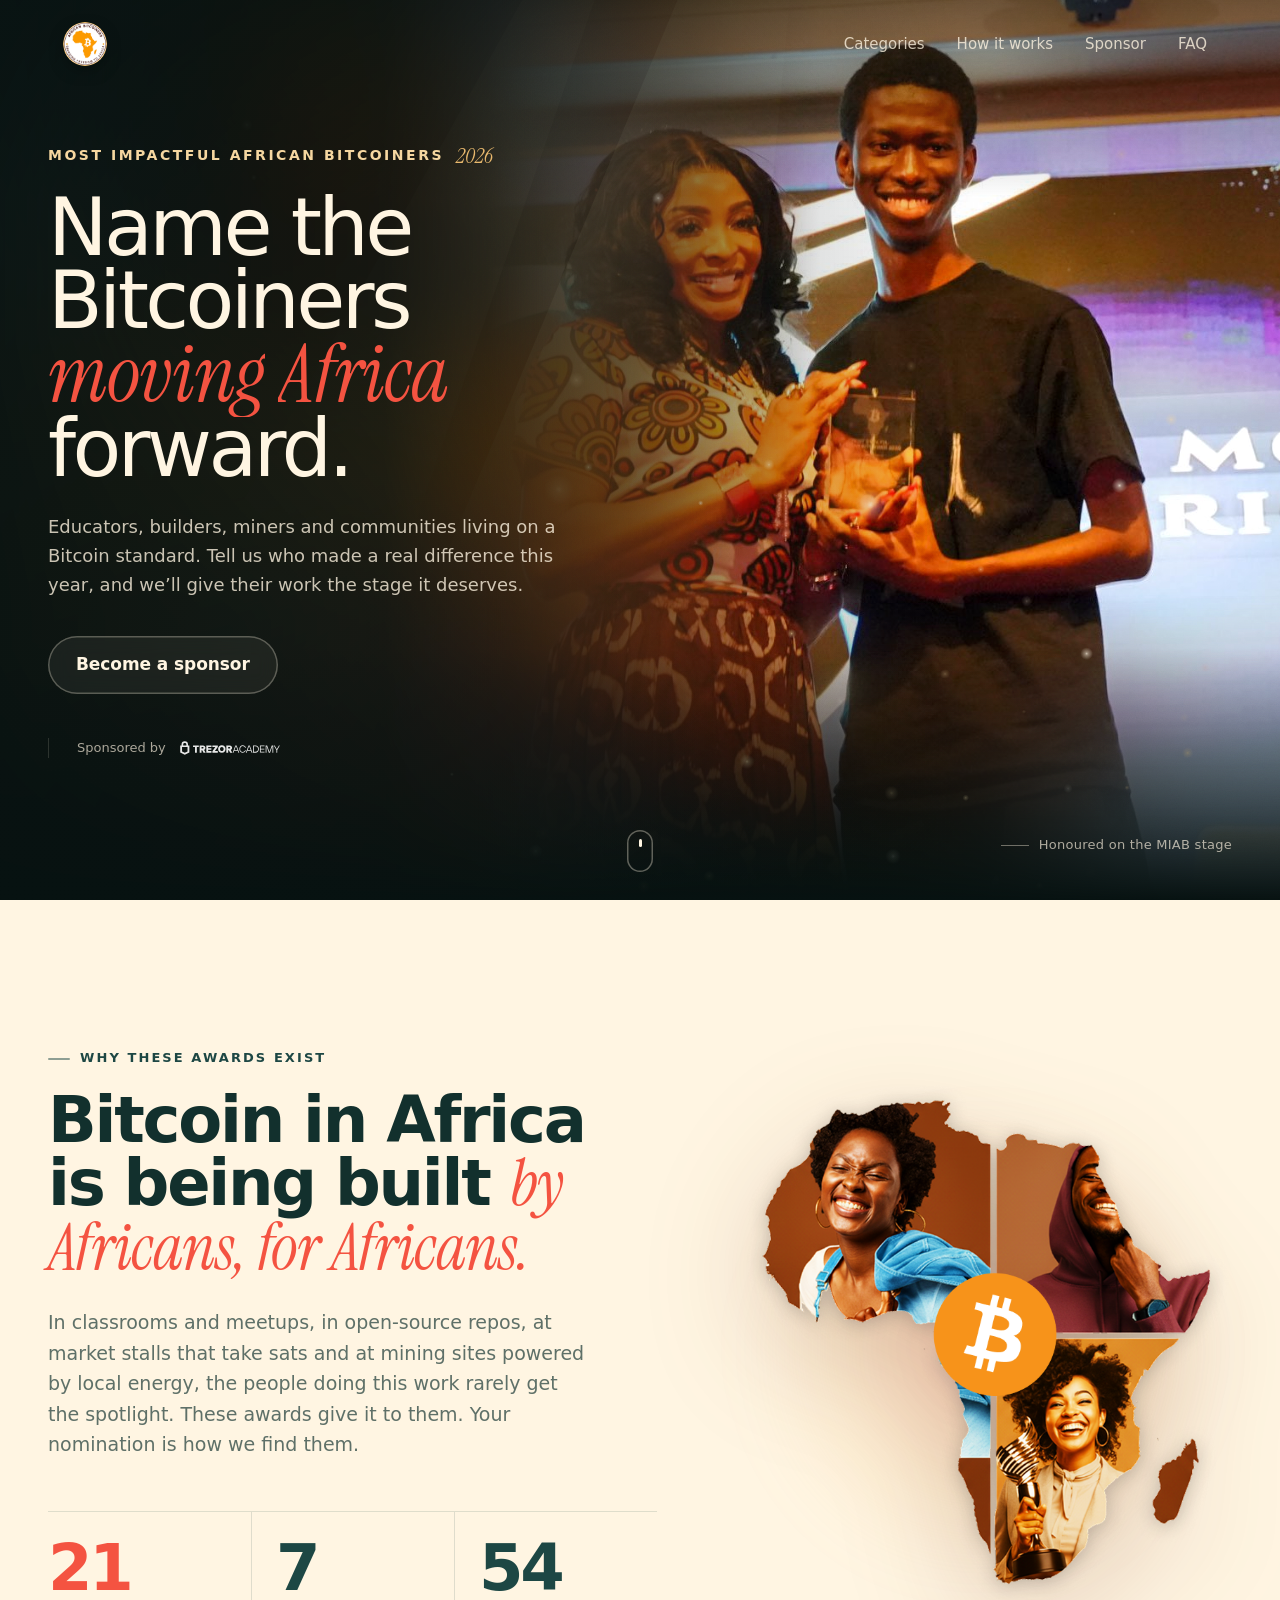
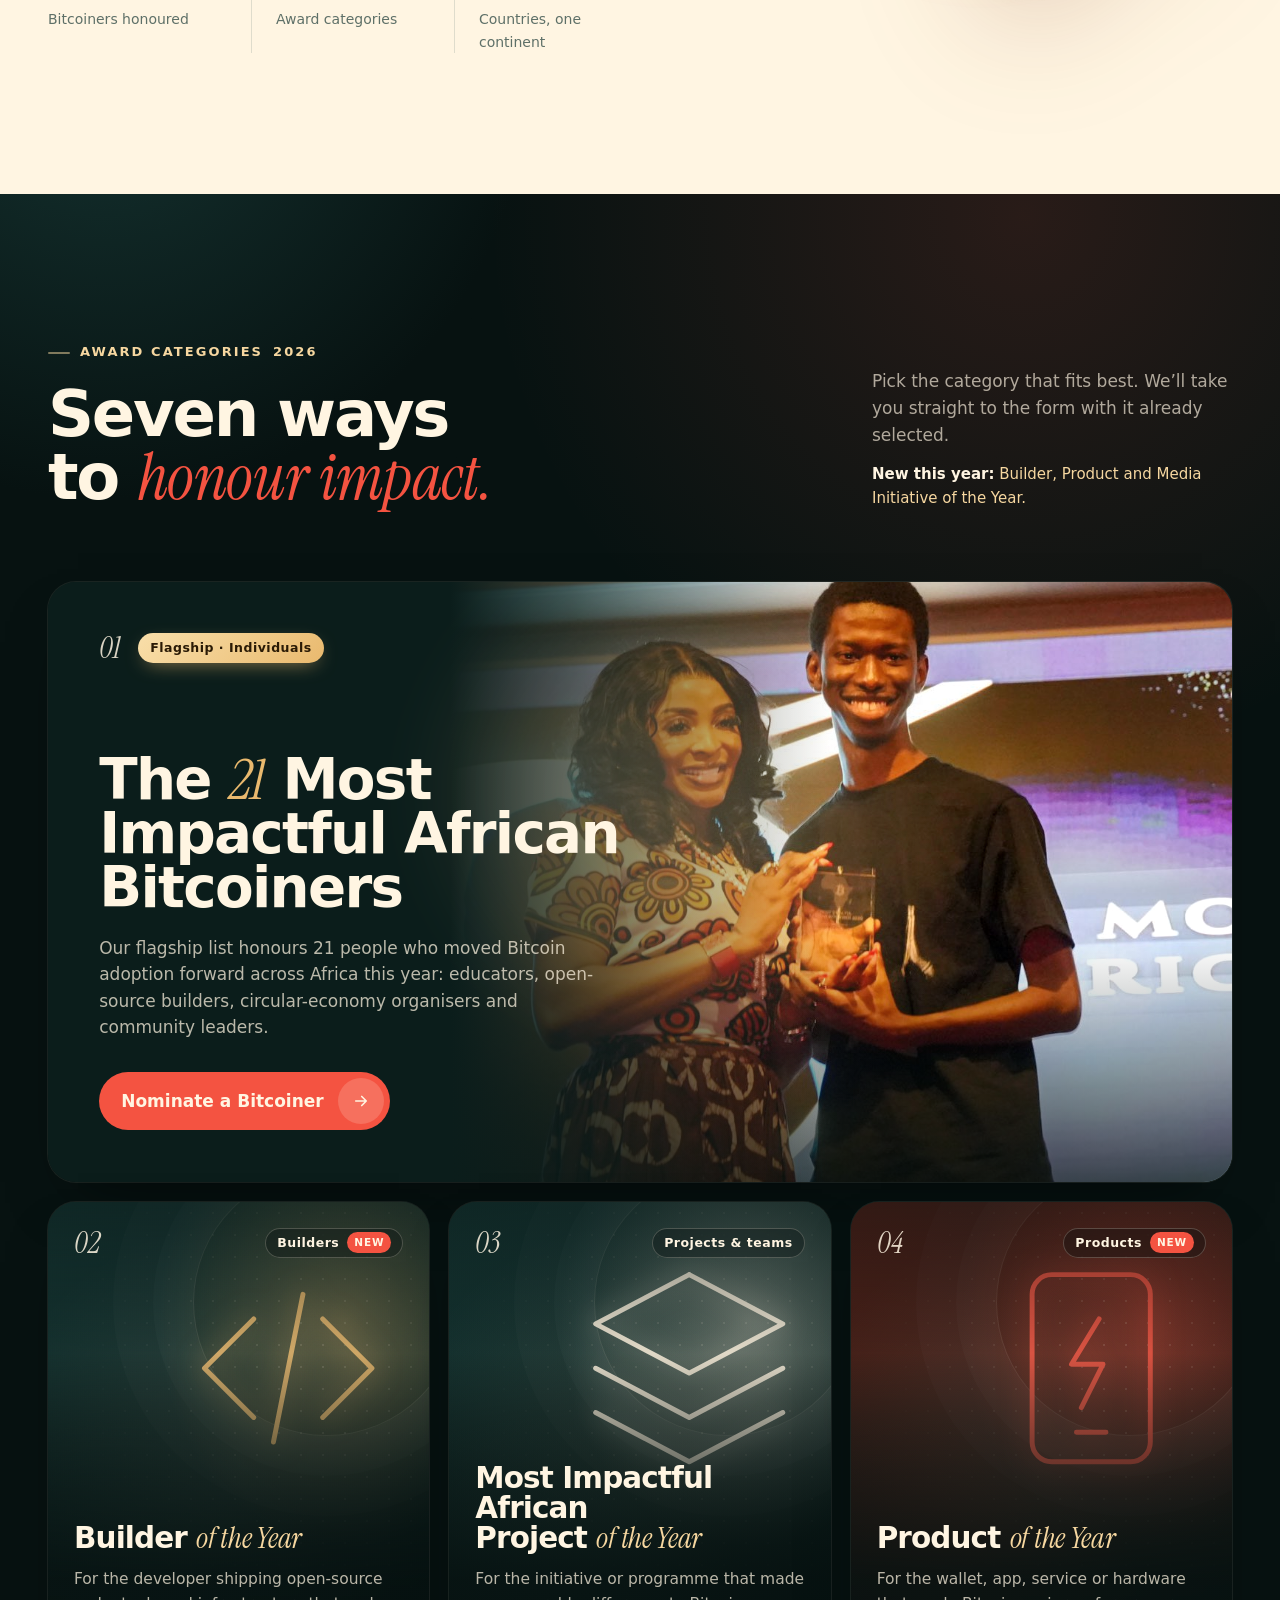
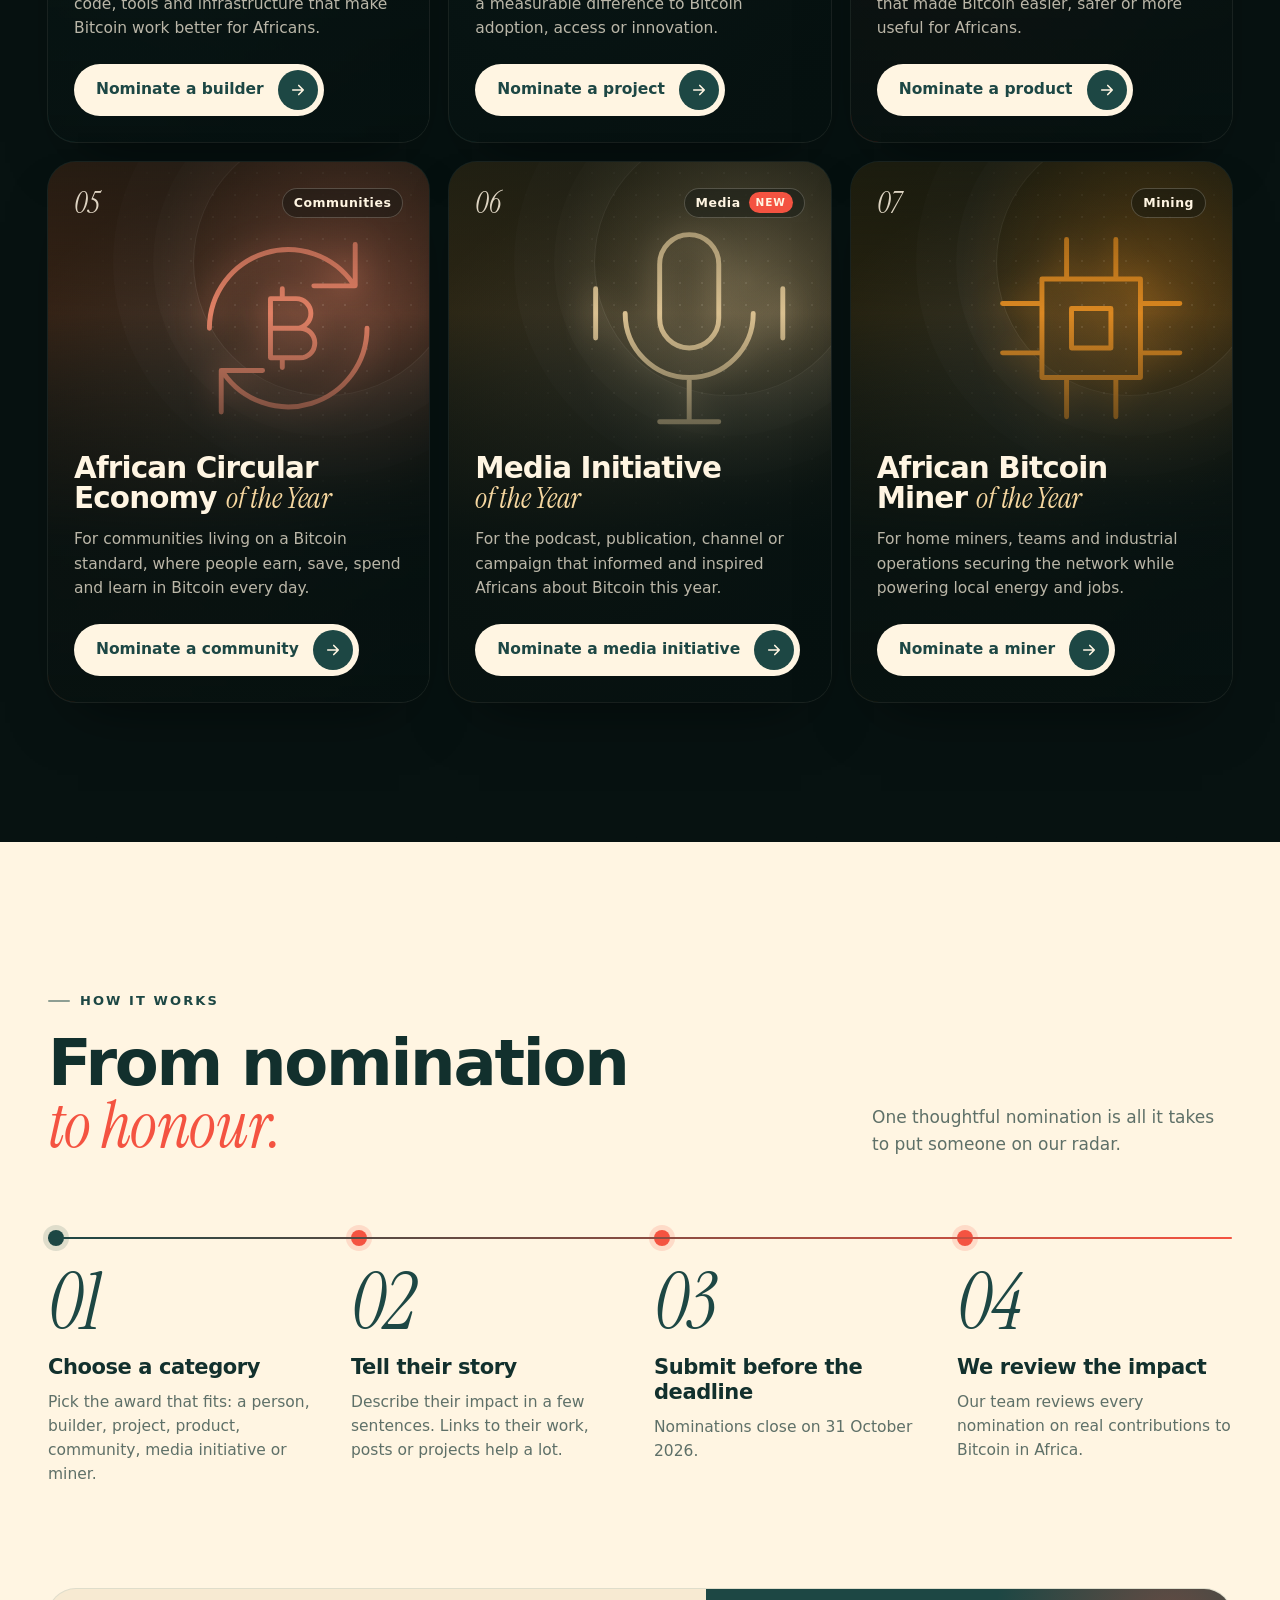
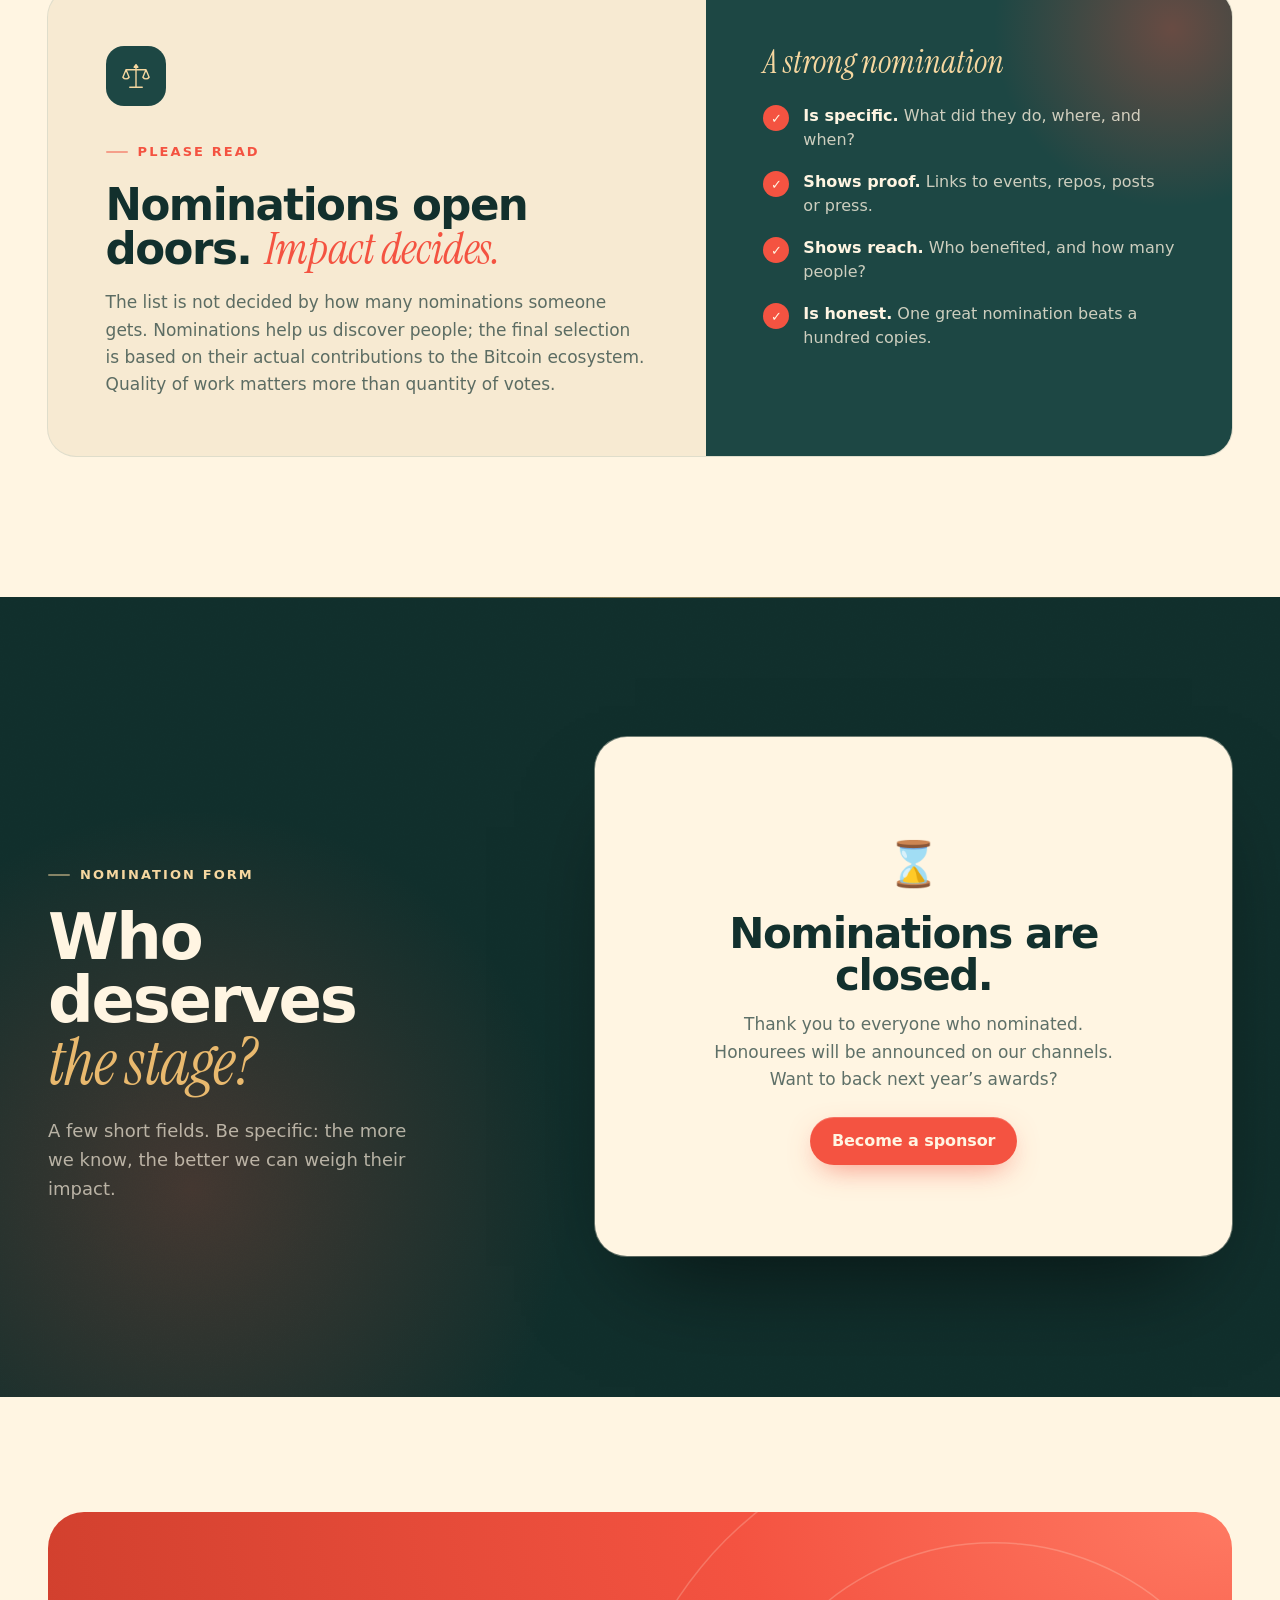
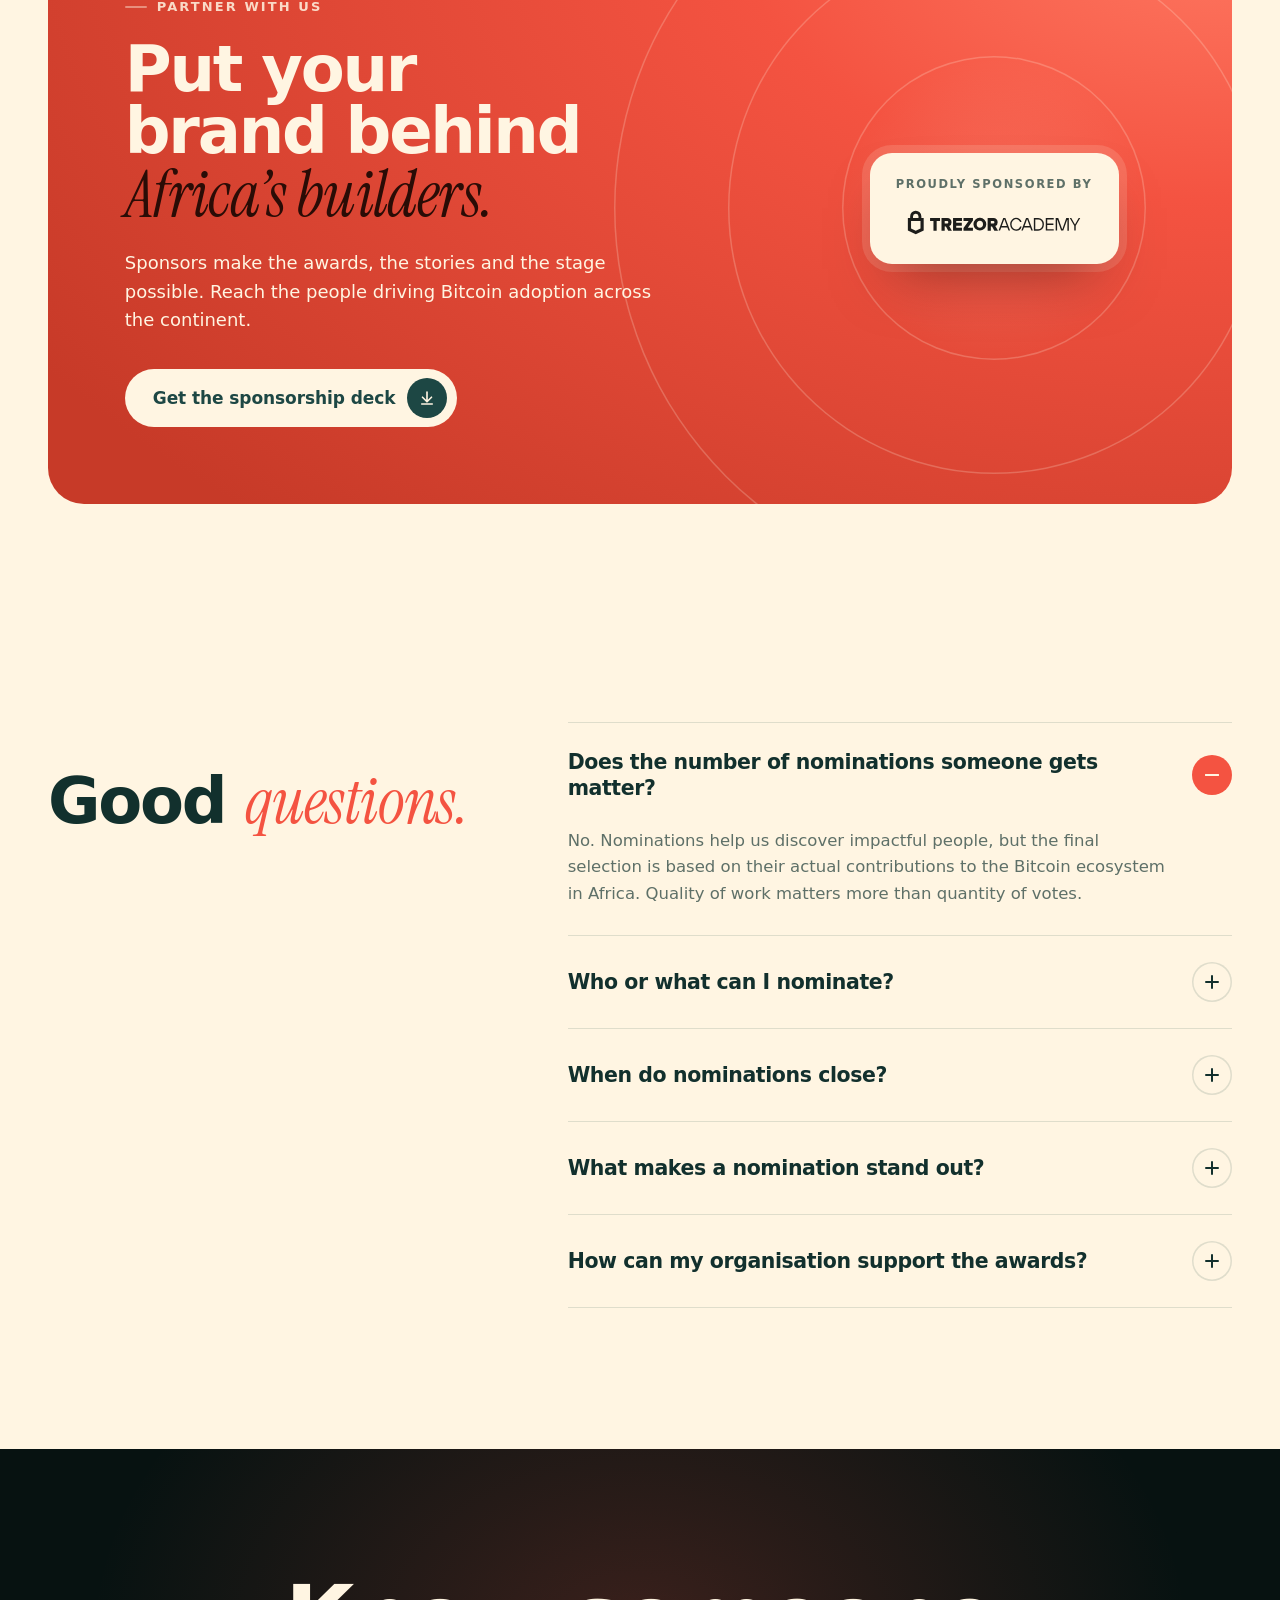
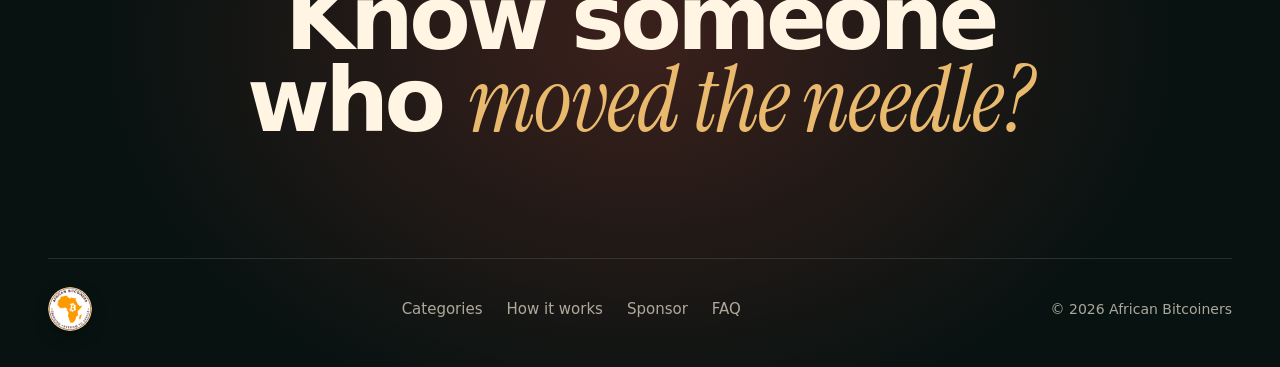
==== index.html @ 23b63609 "Most Impactful African Bitcoiners nominations page redesign Co-Authored-By: Claude Opus 5.5 <noreply" ====
<!doctype html>
<html lang="en">
<head>
  <meta charset="utf-8">
  <meta name="viewport" content="width=device-width, initial-scale=1, viewport-fit=cover">
  <title>Most Impactful African Bitcoiners · Nominations</title>
  <meta name="description" content="Nominate the educators, builders, miners and communities moving Bitcoin forward in Africa. Most Impactful African Bitcoiners awards, by African Bitcoiners.">
  <meta name="theme-color" content="#071312">
  <link rel="icon" href="assets/logo-seal.png">

  <link rel="preconnect" href="https://api.fontshare.com" crossorigin>
  <link rel="preconnect" href="https://fonts.googleapis.com">
  <link rel="preconnect" href="https://fonts.gstatic.com" crossorigin>
  <link rel="stylesheet" href="https://api.fontshare.com/v2/css?f[]=satoshi@400,500,700,900&display=swap">
  <link rel="stylesheet" href="https://fonts.googleapis.com/css2?family=Instrument+Serif:ital@0;1&display=swap">

  <link rel="preload" as="image" href="assets/winner.jpg" fetchpriority="high">
  <link rel="stylesheet" href="styles.css">
  <script>document.documentElement.classList.add('js')</script>
</head>
<body>
  <a class="skip" href="#main">Skip to content</a>

  <!-- ============ NAV ============ -->
  <header class="nav" data-nav>
    <div class="nav__inner">
      <a class="nav__brand" href="#top" aria-label="Most Impactful African Bitcoiners, back to top">
        <img src="assets/logo-seal.png" alt="African Bitcoiners" width="44" height="44">
      </a>
      <nav class="nav__links" aria-label="Page sections">
        <a href="#categories">Categories</a>
        <a href="#how">How it works</a>
        <a href="#sponsor">Sponsor</a>
        <a href="#faq">FAQ</a>
      </nav>
      <a class="btn btn--coral btn--sm nav__cta" href="#nominate" data-when-open>Nominate</a>
    </div>
  </header>

  <main id="main">

    <!-- ============ HERO ============ -->
    <section class="hero" id="top" aria-labelledby="hero-title">
      <div class="hero__ambient" aria-hidden="true"><img src="assets/winner.jpg" alt=""></div>
      <div class="hero__beams" aria-hidden="true" data-parallax="-22"><span></span><span></span><span></span></div>

      <figure class="hero__photo" data-parallax="12">
        <img src="assets/winner.jpg" width="1101" height="1080" fetchpriority="high"
             alt="An honouree smiles as he receives a crystal award on stage at the Most Impactful African Bitcoiners ceremony.">
        <span class="hero__glow" aria-hidden="true"></span>
      </figure>

      <canvas class="hero__dust" aria-hidden="true"></canvas>
      <div class="hero__shade" aria-hidden="true"></div>
      <div class="grain" aria-hidden="true"></div>

      <div class="hero__content container">
        <p class="hero__kicker" data-intro="1">Most Impactful African Bitcoiners <span class="hero__year" data-year>2026</span></p>

        <h1 class="hero__title" id="hero-title" data-split>Name the Bitcoiners <em>moving Africa</em> forward.</h1>

        <p class="hero__lede" data-intro="3">
          Educators, builders, miners and communities living on a Bitcoin standard. Tell us who made a real difference this year, and we’ll give their work the stage it deserves.
        </p>

        <div class="hero__ctas" data-intro="4">
          <a class="btn btn--coral btn--lg" href="#nominate" data-when-open>
            Nominate someone
            <span class="btn__icon" aria-hidden="true"><svg viewBox="0 0 24 24"><path d="M5 12h14M13 6l6 6-6 6"/></svg></span>
          </a>
          <a class="btn btn--ghost btn--lg" href="https://maroon-rail-355219.hostingersite.com/wp-content/uploads/2025/10/MIAB-sponsorship-deck-2025.pdf" target="_blank" rel="noopener">Become a sponsor</a>
        </div>

        <div class="hero__meta" data-intro="5">
          <div class="countdown" data-when-open aria-hidden="true">
            <span class="countdown__label">Closes in</span>
            <span class="countdown__unit"><b data-cd="d">00</b><i>days</i></span>
            <span class="countdown__unit"><b data-cd="h">00</b><i>hrs</i></span>
            <span class="countdown__unit"><b data-cd="m">00</b><i>min</i></span>
            <span class="countdown__unit"><b data-cd="s">00</b><i>sec</i></span>
          </div>
          <p class="sr-only" data-deadline-long>Nominations close on 31 October 2026.</p>
          <div class="sponsor-chip">
            <span>Sponsored by</span>
            <img src="assets/trezor-academy.svg" alt="Trezor Academy" width="118" height="23">
          </div>
        </div>
      </div>

      <p class="hero__caption" data-intro="6"><span></span>Honoured on the MIAB stage</p>

      <a class="hero__scroll" href="#about" aria-label="Scroll to learn more"><span></span></a>
    </section>

    <!-- ============ INTRO ============ -->
    <section class="intro section section--cream" id="about" aria-labelledby="intro-title">
      <div class="container intro__grid">
        <div class="intro__text">
          <p class="eyebrow" data-reveal>Why these awards exist</p>
          <h2 class="h2" id="intro-title" data-reveal>Bitcoin in Africa is being built <em>by Africans, for&nbsp;Africans.</em></h2>
          <p class="intro__body" data-reveal>
            In classrooms and meetups, in open-source repos, at market stalls that take sats and at mining sites powered by local energy, the people doing this work rarely get the spotlight. These awards give it to them. Your nomination is how we find them.
          </p>

          <dl class="stats" data-reveal>
            <div class="stat"><dt>Bitcoiners honoured</dt><dd data-count="21">21</dd></div>
            <div class="stat"><dt>Award categories</dt><dd data-count="7">7</dd></div>
            <div class="stat"><dt>Countries, one continent</dt><dd data-count="54">54</dd></div>
          </dl>
        </div>

        <div class="intro__art" data-reveal>
          <div class="intro__halo" aria-hidden="true"></div>
          <img src="assets/africa.png" width="709" height="759" loading="lazy"
               alt="A map of Africa filled with portraits of smiling African Bitcoiners around a Bitcoin symbol.">
        </div>
      </div>
    </section>

    <!-- ============ CATEGORIES ============ -->
    <section class="cats section section--ink" id="categories" aria-labelledby="cats-title">
      <div class="grain" aria-hidden="true"></div>
      <div class="container">
        <header class="section-head">
          <div>
            <p class="eyebrow eyebrow--light" data-reveal>Award categories <span data-year>2026</span></p>
            <h2 class="h2" id="cats-title" data-reveal>Seven ways to <em>honour impact.</em></h2>
          </div>
          <p class="section-head__aside" data-reveal>Pick the category that fits best. We’ll take you straight to the form with it already selected. <span class="new-note"><b>New this year:</b> Builder, Product and Media Initiative of the Year.</span></p>
        </header>

        <div class="cats__grid">
          <!-- 01 Flagship -->
          <article class="cat cat--feature" data-reveal data-spotlight>
            <div class="cat__media"><img src="assets/winner.jpg" width="1101" height="1080" loading="lazy" alt="An honouree smiles as he receives a crystal award on stage."></div>
            <div class="cat__shade" aria-hidden="true"></div>
            <div class="cat__top">
              <span class="cat__num">01</span>
              <span class="chip chip--gold">Flagship · Individuals</span>
            </div>
            <div class="cat__body">
              <h3 class="cat__title">The <em>21</em> Most Impactful African Bitcoiners</h3>
              <p class="cat__desc">Our flagship list honours 21 people who moved Bitcoin adoption forward across Africa this year: educators, open-source builders, circular-economy organisers and community leaders.</p>
              <button class="cat__cta" type="button" data-nominate="individual">
                Nominate a Bitcoiner
                <span class="cat__arrow" aria-hidden="true"><svg viewBox="0 0 24 24"><path d="M5 12h14M13 6l6 6-6 6"/></svg></span>
              </button>
            </div>
          </article>

          <!-- 02 Builder (new) -->
          <article class="cat cat--art" data-reveal style="--d:1; --art-a:#1d4744; --art-b:#e9b96e" data-spotlight>
            <div class="cat__media cat__art" aria-hidden="true">
              <svg class="cat__art-icon" viewBox="0 0 24 24"><path d="M8.5 7 3.5 12l5 5M15.5 7l5 5-5 5M13.5 4.5l-3 15"/></svg>
            </div>
            <div class="cat__shade" aria-hidden="true"></div>
            <div class="cat__top">
              <span class="cat__num">02</span>
              <span class="chip">Builders <i class="chip__new">New</i></span>
            </div>
            <div class="cat__body">
              <h3 class="cat__title">Builder <em>of the Year</em></h3>
              <p class="cat__desc">For the developer shipping open-source code, tools and infrastructure that make Bitcoin work better for Africans.</p>
              <button class="cat__cta" type="button" data-nominate="builder">
                Nominate a builder
                <span class="cat__arrow" aria-hidden="true"><svg viewBox="0 0 24 24"><path d="M5 12h14M13 6l6 6-6 6"/></svg></span>
              </button>
            </div>
          </article>

          <!-- 03 Project -->
          <article class="cat cat--art" data-reveal style="--d:2; --art-a:#1d4744; --art-b:#fff5e2" data-spotlight>
            <div class="cat__media cat__art" aria-hidden="true">
              <svg class="cat__art-icon" viewBox="0 0 24 24"><path d="M12 2.5 21.5 7.5 12 12.5 2.5 7.5 12 2.5ZM2.5 12 12 17l9.5-5M2.5 16.5 12 21.5l9.5-5"/></svg>
            </div>
            <div class="cat__shade" aria-hidden="true"></div>
            <div class="cat__top">
              <span class="cat__num">03</span>
              <span class="chip">Projects &amp; teams</span>
            </div>
            <div class="cat__body">
              <h3 class="cat__title">Most Impactful African Project <em>of the Year</em></h3>
              <p class="cat__desc">For the initiative or programme that made a measurable difference to Bitcoin adoption, access or innovation.</p>
              <button class="cat__cta" type="button" data-nominate="project">
                Nominate a project
                <span class="cat__arrow" aria-hidden="true"><svg viewBox="0 0 24 24"><path d="M5 12h14M13 6l6 6-6 6"/></svg></span>
              </button>
            </div>
          </article>

          <!-- 04 Product (new) -->
          <article class="cat cat--art" data-reveal style="--d:3; --art-a:#7a2418; --art-b:#f45341" data-spotlight>
            <div class="cat__media cat__art" aria-hidden="true">
              <svg class="cat__art-icon" viewBox="0 0 24 24"><path d="M8 2.5h8a2 2 0 0 1 2 2v15a2 2 0 0 1-2 2H8a2 2 0 0 1-2-2v-15a2 2 0 0 1 2-2ZM10.5 18.5h3M12.8 7 10 11.6h3.2L11 16"/></svg>
            </div>
            <div class="cat__shade" aria-hidden="true"></div>
            <div class="cat__top">
              <span class="cat__num">04</span>
              <span class="chip">Products <i class="chip__new">New</i></span>
            </div>
            <div class="cat__body">
              <h3 class="cat__title">Product <em>of the Year</em></h3>
              <p class="cat__desc">For the wallet, app, service or hardware that made Bitcoin easier, safer or more useful for Africans.</p>
              <button class="cat__cta" type="button" data-nominate="product">
                Nominate a product
                <span class="cat__arrow" aria-hidden="true"><svg viewBox="0 0 24 24"><path d="M5 12h14M13 6l6 6-6 6"/></svg></span>
              </button>
            </div>
          </article>

          <!-- 05 Circular economy -->
          <article class="cat cat--art" data-reveal style="--d:1; --art-a:#5a2a12; --art-b:#ff8a6b" data-spotlight>
            <div class="cat__media cat__art" aria-hidden="true">
              <svg class="cat__art-icon" viewBox="0 0 24 24"><path d="M20 12a8 8 0 0 1-14.6 4.5M4 12a8 8 0 0 1 14.6-4.5M18.8 3.5v4.2h-4.2M5.2 20.5v-4.2h4.2M10.2 9h2.6a1.5 1.5 0 0 1 0 3h-2.6V9Zm0 3h3a1.5 1.5 0 0 1 0 3h-3v-3Zm1.2-4v1m0 6v1"/></svg>
            </div>
            <div class="cat__shade" aria-hidden="true"></div>
            <div class="cat__top">
              <span class="cat__num">05</span>
              <span class="chip">Communities</span>
            </div>
            <div class="cat__body">
              <h3 class="cat__title">African Circular Economy <em>of the Year</em></h3>
              <p class="cat__desc">For communities living on a Bitcoin standard, where people earn, save, spend and learn in Bitcoin every day.</p>
              <button class="cat__cta" type="button" data-nominate="circular">
                Nominate a community
                <span class="cat__arrow" aria-hidden="true"><svg viewBox="0 0 24 24"><path d="M5 12h14M13 6l6 6-6 6"/></svg></span>
              </button>
            </div>
          </article>

          <!-- 06 Media (new) -->
          <article class="cat cat--art" data-reveal style="--d:2; --art-a:#4a3312; --art-b:#f6d7a0" data-spotlight>
            <div class="cat__media cat__art" aria-hidden="true">
              <svg class="cat__art-icon" viewBox="0 0 24 24"><path d="M12 2.5a3 3 0 0 1 3 3v5.5a3 3 0 0 1-6 0V5.5a3 3 0 0 1 3-3ZM5.5 10.5a6.5 6.5 0 0 0 13 0M12 17v4.5M9 21.5h6M2.5 8v5M21.5 8v5"/></svg>
            </div>
            <div class="cat__shade" aria-hidden="true"></div>
            <div class="cat__top">
              <span class="cat__num">06</span>
              <span class="chip">Media <i class="chip__new">New</i></span>
            </div>
            <div class="cat__body">
              <h3 class="cat__title">Media Initiative <em>of the Year</em></h3>
              <p class="cat__desc">For the podcast, publication, channel or campaign that informed and inspired Africans about Bitcoin this year.</p>
              <button class="cat__cta" type="button" data-nominate="media">
                Nominate a media initiative
                <span class="cat__arrow" aria-hidden="true"><svg viewBox="0 0 24 24"><path d="M5 12h14M13 6l6 6-6 6"/></svg></span>
              </button>
            </div>
          </article>

          <!-- 07 Miner -->
          <article class="cat cat--art" data-reveal style="--d:3; --art-a:#3d2a08; --art-b:#f7931a" data-spotlight>
            <div class="cat__media cat__art" aria-hidden="true">
              <svg class="cat__art-icon" viewBox="0 0 24 24"><path d="M7 7h10v10H7V7ZM10 10h4v4h-4v-4ZM9.5 3v4M14.5 3v4M9.5 17v4M14.5 17v4M3 9.5h4M3 14.5h4M17 9.5h4M17 14.5h4"/></svg>
            </div>
            <div class="cat__shade" aria-hidden="true"></div>
            <div class="cat__top">
              <span class="cat__num">07</span>
              <span class="chip">Mining</span>
            </div>
            <div class="cat__body">
              <h3 class="cat__title">African Bitcoin Miner <em>of the Year</em></h3>
              <p class="cat__desc">For home miners, teams and industrial operations securing the network while powering local energy and jobs.</p>
              <button class="cat__cta" type="button" data-nominate="miner">
                Nominate a miner
                <span class="cat__arrow" aria-hidden="true"><svg viewBox="0 0 24 24"><path d="M5 12h14M13 6l6 6-6 6"/></svg></span>
              </button>
            </div>
          </article>
        </div>
      </div>
    </section>

    
<!-- ============ HOW IT WORKS ============ -->
    <section class="how section section--cream" id="how" aria-labelledby="how-title">
      <div class="container">
        <header class="section-head">
          <div>
            <p class="eyebrow" data-reveal>How it works</p>
            <h2 class="h2" id="how-title" data-reveal>From nomination <em>to honour.</em></h2>
          </div>
          <p class="section-head__aside section-head__aside--dark" data-reveal>One thoughtful nomination is all it takes to put someone on our radar.</p>
        </header>

        <ol class="steps" data-steps>
          <li class="step" data-reveal style="--d:0">
            <span class="step__dot" aria-hidden="true"></span>
            <span class="step__num">01</span>
            <h3>Choose a category</h3>
            <p>Pick the award that fits: a person, builder, project, product, community, media initiative or miner.</p>
          </li>
          <li class="step" data-reveal style="--d:1">
            <span class="step__dot" aria-hidden="true"></span>
            <span class="step__num">02</span>
            <h3>Tell their story</h3>
            <p>Describe their impact in a few sentences. Links to their work, posts or projects help a lot.</p>
          </li>
          <li class="step" data-reveal style="--d:2">
            <span class="step__dot" aria-hidden="true"></span>
            <span class="step__num">03</span>
            <h3>Submit before the deadline</h3>
            <p data-deadline-step>Nominations close on 31 October 2026.</p>
          </li>
          <li class="step" data-reveal style="--d:3">
            <span class="step__dot" aria-hidden="true"></span>
            <span class="step__num">04</span>
            <h3>We review the impact</h3>
            <p>Our team reviews every nomination on real contributions to Bitcoin in Africa.</p>
          </li>
        </ol>

        <!-- Impact > popularity -->
        <div class="pledge" data-reveal>
          <div class="pledge__main">
            <span class="pledge__icon" aria-hidden="true">
              <svg viewBox="0 0 48 48"><path d="M24 6v36M14 42h20M8 14h32M8 14l-5 12a6 6 0 0 0 10 0L8 14Zm32 0-5 12a6 6 0 0 0 10 0l-5-12ZM24 6l-3 4h6l-3-4Z"/></svg>
            </span>
            <p class="eyebrow eyebrow--coral">Please read</p>
            <h3 class="pledge__title">Nominations open doors. <em>Impact decides.</em></h3>
            <p>The list is not decided by how many nominations someone gets. Nominations help us discover people; the final selection is based on their actual contributions to the Bitcoin ecosystem. Quality of work matters more than quantity of votes.</p>
          </div>
          <div class="pledge__list">
            <p class="pledge__list-title">A strong nomination</p>
            <ul>
              <li><span aria-hidden="true">✓</span><div><b>Is specific.</b> What did they do, where, and when?</div></li>
              <li><span aria-hidden="true">✓</span><div><b>Shows proof.</b> Links to events, repos, posts or press.</div></li>
              <li><span aria-hidden="true">✓</span><div><b>Shows reach.</b> Who benefited, and how many people?</div></li>
              <li><span aria-hidden="true">✓</span><div><b>Is honest.</b> One great nomination beats a hundred copies.</div></li>
            </ul>
          </div>
        </div>
      </div>
    </section>

    <!-- ============ NOMINATION FORM ============ -->
    <section class="nominate section section--teal" id="nominate" aria-labelledby="nominate-title">
      <div class="grain" aria-hidden="true"></div>
      <div class="nominate__glow" aria-hidden="true"></div>
      <div class="container nominate__grid">
        <div class="nominate__intro">
          <p class="eyebrow eyebrow--light" data-reveal>Nomination form</p>
          <h2 class="h2" id="nominate-title" data-reveal>Who deserves <em>the stage?</em></h2>
          <p class="nominate__lede" data-reveal>A few short fields. Be specific: the more we know, the better we can weigh their impact.</p>

          <div class="bigclock" data-reveal data-when-open aria-hidden="true">
            <p class="bigclock__label">Nominations close in</p>
            <div class="bigclock__row">
              <span><b data-cd="d">00</b><i>days</i></span>
              <span><b data-cd="h">00</b><i>hours</i></span>
              <span><b data-cd="m">00</b><i>mins</i></span>
              <span><b data-cd="s">00</b><i>secs</i></span>
            </div>
            <p class="bigclock__date" data-deadline-full>31 October 2026 · 00:00 GMT</p>
          </div>
        </div>

        <div class="formcard" data-reveal>
          <!-- Open state -->
          <form class="form" novalidate data-form data-when-open>
            <div class="field">
              <span class="form__label" id="cat-label">Category</span>
              <input type="hidden" name="category" value="individual">
              <div class="picker" data-picker>
                <button class="picker__btn" type="button" aria-haspopup="listbox" aria-expanded="false" aria-labelledby="cat-label picker-name" data-picker-btn>
                  <span class="picker__icon" aria-hidden="true" data-picker-icon></span>
                  <span class="picker__text"><b id="picker-name" data-picker-name>21 Most Impactful Bitcoiners</b><small data-picker-hint>Individuals driving adoption</small></span>
                  <span class="picker__chev" aria-hidden="true"></span>
                </button>
                <ul class="picker__list" role="listbox" tabindex="-1" aria-labelledby="cat-label" data-picker-list></ul>
              </div>
            </div>


            <div class="form__row">
              <div class="field">
                <label class="form__label" for="f-nominee" data-label-nominee>Nominee’s full name</label>
                <input id="f-nominee" name="nominee" type="text" autocomplete="off" required>
                <p class="field__err" role="alert"></p>
              </div>
              <div class="field">
                <label class="form__label" for="f-country">Country</label>
                <div class="select">
                  <select id="f-country" name="country" required>
                    <option value="" selected disabled>Select a country</option>
                  </select>
                </div>
                <p class="field__err" role="alert"></p>
              </div>
            </div>

            <div class="field">
              <label class="form__label" for="f-link">Link to their work <span class="opt">optional</span></label>
              <input id="f-link" name="link" type="url" inputmode="url" placeholder="X, Nostr, GitHub, website…">
              <p class="field__err" role="alert"></p>
            </div>

            <div class="field">
              <label class="form__label" for="f-story">Why are they impactful?</label>
              <div class="field__textarea">
                <textarea id="f-story" name="story" rows="5" maxlength="1200" required data-story placeholder="What did they do this year, and who benefited?"></textarea>
                <span class="field__count" data-count-out aria-hidden="true">0 / 1200</span>
              </div>
              <p class="field__err" role="alert"></p>
            </div>

            <div class="form__row">
              <div class="field">
                <label class="form__label" for="f-name">Your name</label>
                <input id="f-name" name="name" type="text" autocomplete="name" required>
                <p class="field__err" role="alert"></p>
              </div>
              <div class="field">
                <label class="form__label" for="f-email">Your email</label>
                <input id="f-email" name="email" type="email" autocomplete="email" required>
                <p class="field__err" role="alert"></p>
              </div>
            </div>

            <button class="btn btn--coral btn--lg btn--block" type="submit">
              Submit nomination
              <span class="btn__icon" aria-hidden="true"><svg viewBox="0 0 24 24"><path d="M5 12h14M13 6l6 6-6 6"/></svg></span>
            </button>
          </form>

          <!-- Success state -->
          <div class="done" data-done hidden tabindex="-1">
            <canvas class="done__confetti" aria-hidden="true"></canvas>
            <span class="done__check" aria-hidden="true"><svg viewBox="0 0 52 52"><circle cx="26" cy="26" r="24"/><path d="M15 27l7 7 15-16"/></svg></span>
            <h3>Nomination received.</h3>
            <p>Thank you for shining a light on <b data-done-name>them</b>. Know someone else who deserves it?</p>
            <button class="btn btn--ghost-dark" type="button" data-again>Nominate someone else</button>
          </div>

          <!-- Closed state -->
          <div class="closed" data-when-closed>
            <span class="closed__icon" aria-hidden="true">⌛</span>
            <h3>Nominations are closed.</h3>
            <p>Thank you to everyone who nominated. Honourees will be announced on our channels. Want to back next year’s awards?</p>
            <a class="btn btn--coral" href="https://maroon-rail-355219.hostingersite.com/wp-content/uploads/2025/10/MIAB-sponsorship-deck-2025.pdf" target="_blank" rel="noopener">Become a sponsor</a>
          </div>
        </div>
      </div>
    </section>

    <!-- ============ SPONSOR ============ -->
    <section class="sponsor section section--cream" id="sponsor" aria-labelledby="sponsor-title">
      <div class="container">
        <div class="sponsor__card" data-reveal>
          <div class="sponsor__rings">
            <span aria-hidden="true"></span><span aria-hidden="true"></span><span aria-hidden="true"></span>
            <div class="sponsor__current">
              <p>Proudly sponsored by</p>
              <img src="assets/trezor-academy.svg" alt="Trezor Academy" width="200" height="38">
            </div>
          </div>
          <div class="sponsor__text">
            <p class="eyebrow eyebrow--light">Partner with us</p>
            <h2 class="h2" id="sponsor-title">Put your brand behind <em>Africa’s builders.</em></h2>
            <p>Sponsors make the awards, the stories and the stage possible. Reach the people driving Bitcoin adoption across the continent.</p>
            <div class="sponsor__ctas">
              <a class="btn btn--cream btn--lg" href="https://maroon-rail-355219.hostingersite.com/wp-content/uploads/2025/10/MIAB-sponsorship-deck-2025.pdf" target="_blank" rel="noopener">
                Get the sponsorship deck
                <span class="btn__icon" aria-hidden="true"><svg viewBox="0 0 24 24"><path d="M12 4v12M6 11l6 6 6-6M5 20h14"/></svg></span>
              </a>
            </div>
          </div>
        </div>
      </div>
    </section>

    <!-- ============ FAQ ============ -->
    <section class="faq section section--cream" id="faq" aria-labelledby="faq-title">
      <div class="container faq__grid">
        <div>
          <p class="eyebrow" data-reveal>FAQ</p>
          <h2 class="h2" id="faq-title" data-reveal>Good <em>questions.</em></h2>
        </div>
        <div class="acc" data-reveal>
          <div class="acc__item">
            <h3><button class="acc__btn" aria-expanded="false" aria-controls="q1" id="q1-btn">Does the number of nominations someone gets matter?<span aria-hidden="true"></span></button></h3>
            <div class="acc__panel" id="q1" role="region" aria-labelledby="q1-btn"><div><p>No. Nominations help us discover impactful people, but the final selection is based on their actual contributions to the Bitcoin ecosystem in Africa. Quality of work matters more than quantity of votes.</p></div></div>
          </div>
          <div class="acc__item">
            <h3><button class="acc__btn" aria-expanded="false" aria-controls="q2" id="q2-btn">Who or what can I nominate?<span aria-hidden="true"></span></button></h3>
            <div class="acc__panel" id="q2" role="region" aria-labelledby="q2-btn"><div><p>There are seven categories: individuals for the 21 Most Impactful African Bitcoiners, developers for Builder of the Year, initiatives and programmes for Project of the Year, wallets, apps and services for Product of the Year, communities for Circular Economy of the Year, podcasts, publications and channels for Media Initiative of the Year, and home or industrial miners for Bitcoin Miner of the Year.</p></div></div>
          </div>
          <div class="acc__item">
            <h3><button class="acc__btn" aria-expanded="false" aria-controls="q3" id="q3-btn">When do nominations close?<span aria-hidden="true"></span></button></h3>
            <div class="acc__panel" id="q3" role="region" aria-labelledby="q3-btn"><div><p data-deadline-faq>Nominations close on 31 October 2026 at 00:00 GMT. Nominations received after the deadline won’t be considered.</p></div></div>
          </div>
          <div class="acc__item">
            <h3><button class="acc__btn" aria-expanded="false" aria-controls="q4" id="q4-btn">What makes a nomination stand out?<span aria-hidden="true"></span></button></h3>
            <div class="acc__panel" id="q4" role="region" aria-labelledby="q4-btn"><div><p>Be specific about what the nominee did this year, link to proof of their work, and tell us who benefited. A clear, honest story is far more useful than many copies of the same nomination.</p></div></div>
          </div>
          <div class="acc__item">
            <h3><button class="acc__btn" aria-expanded="false" aria-controls="q5" id="q5-btn">How can my organisation support the awards?<span aria-hidden="true"></span></button></h3>
            <div class="acc__panel" id="q5" role="region" aria-labelledby="q5-btn"><div><p>Download our <a href="https://maroon-rail-355219.hostingersite.com/wp-content/uploads/2025/10/MIAB-sponsorship-deck-2025.pdf" target="_blank" rel="noopener">sponsorship deck</a> to see the packages and get in touch with the African Bitcoiners team.</p></div></div>
          </div>
        </div>
      </div>
    </section>
  </main>

  <!-- ============ FOOTER ============ -->
  <footer class="footer">
    <div class="grain" aria-hidden="true"></div>
    <div class="container">
      <div class="footer__cta">
        <h2 class="footer__big">Know someone who <em>moved the needle?</em></h2>
        <a class="btn btn--coral btn--lg" href="#nominate" data-when-open>
          Nominate them
          <span class="btn__icon" aria-hidden="true"><svg viewBox="0 0 24 24"><path d="M5 12h14M13 6l6 6-6 6"/></svg></span>
        </a>
      </div>
      <div class="footer__bar">
        <a class="nav__brand" href="#top" aria-label="African Bitcoiners, back to top">
          <img src="assets/logo-seal.png" alt="African Bitcoiners" width="44" height="44">
        </a>
        <nav class="footer__links" aria-label="Footer">
          <a href="#categories">Categories</a>
          <a href="#how">How it works</a>
          <a href="#sponsor">Sponsor</a>
          <a href="#faq">FAQ</a>
        </nav>
        <p class="footer__copy">© <span data-year>2026</span> African Bitcoiners</p>
      </div>
    </div>
  </footer>

  <!-- Mobile sticky CTA -->
  <a class="dock btn btn--coral" href="#nominate" data-dock data-when-open>
    Nominate someone
    <span class="btn__icon" aria-hidden="true"><svg viewBox="0 0 24 24"><path d="M5 12h14M13 6l6 6-6 6"/></svg></span>
  </a>

  <script src="script.js" defer></script>
</body>
</html>
---- styles.css ----
/* =========================================================
   Most Impactful African Bitcoiners — Nominations
   ========================================================= */

:root {
  /* Brand */
  --teal: #1d4744;
  --coral: #f45341;
  --cream: #fff5e2;

  /* Extended */
  --ink: #061110;
  --night: #0b1d1b;
  --teal-deep: #102e2b;
  --coral-hot: #ff6a55;
  --gold: #e9b96e;
  --gold-soft: #f6d7a0;
  --bone: #f7ead2;
  --cream-2: #fbefd8;
  --line-dark: rgba(255, 245, 226, 0.12);
  --line-light: rgba(29, 71, 68, 0.14);
  --text-dark: #12302d;
  --muted-dark: rgba(18, 48, 45, 0.68);
  --muted-light: rgba(255, 245, 226, 0.66);

  /* Type */
  --sans: "Satoshi", "Satoshi Variable", ui-sans-serif, system-ui, -apple-system, "Segoe UI", sans-serif;
  --serif: "Instrument Serif", ui-serif, Georgia, serif;

  /* Motion */
  --ease-out: cubic-bezier(0.22, 1, 0.36, 1);
  --ease-io: cubic-bezier(0.65, 0, 0.35, 1);
  --ease-spring: cubic-bezier(0.34, 1.4, 0.64, 1);

  /* Layout */
  --gutter: clamp(20px, 4vw, 48px);
  --maxw: 1260px;
  --radius: 28px;
  --nav-h: 76px;

  /* ── Tunable design values ── */
  --body-size: 17px;
  --hero-title-scale: 0.89;
  --hero-title-weight: 500;
  --hero-title-tracking: -0.045em;
  --hero-title-leading: 0.92;
  --hero-lede-size: 18px;
  --h2-scale: 1;
  --h2-weight: 700;
  --h2-tracking: -0.035em;
  --h2-leading: 0.98;
  --eyebrow-size: 13px;
  --eyebrow-tracking: 0.16em;
  --cat-title-scale: 1;
  --section-pad-scale: 1;
  --btn-radius: 999px;
  --field-radius: 16px;
  --card-gap: 20px;
  --cat-height: 540px;
  --cat-fade: 1;
  --cat-zoom: 1.1;
  --photo-width: 62vw;
  --photo-fade-left: 42%;
  --photo-fade-bottom: 34%;
  --ambient-blur: 70px;
  --ambient-opacity: 0.9;
  --beam-opacity: 1;
  --glow-opacity: 1;
  --shade-opacity: 1;
  --grain-opacity: 0.07;
  --reveal-dur: 1.1s;
  --reveal-dist: 32px;
  --stagger: 90ms;

  --grain: url("data:image/svg+xml;utf8,<svg xmlns='http://www.w3.org/2000/svg' width='180' height='180'><filter id='n'><feTurbulence type='fractalNoise' baseFrequency='.85' numOctaves='3' stitchTiles='stitch'/><feColorMatrix values='0 0 0 0 1  0 0 0 0 1  0 0 0 0 1  0 0 0 .55 0'/></filter><rect width='100%' height='100%' filter='url(%23n)'/></svg>");
}

*, *::before, *::after { box-sizing: border-box; }
[hidden] { display: none !important; }
html { -webkit-text-size-adjust: 100%; scroll-behavior: smooth; scroll-padding-top: 88px; }
body {
  margin: 0;
  background: var(--ink);
  color: var(--text-dark);
  font-family: var(--sans);
  font-size: var(--body-size);
  line-height: 1.6;
  -webkit-font-smoothing: antialiased;
  -moz-osx-font-smoothing: grayscale;
  text-rendering: optimizeLegibility;
  overflow-x: clip;
}
img, svg, canvas { display: block; max-width: 100%; }
a { color: inherit; }
button { font: inherit; color: inherit; }
h1, h2, h3, p { margin: 0; }
em { font-style: italic; }
::selection { background: var(--coral); color: var(--cream); }

.container { width: 100%; max-width: calc(var(--maxw) + var(--gutter) * 2); margin-inline: auto; padding-inline: var(--gutter); }
.sr-only { position: absolute !important; width: 1px; height: 1px; padding: 0; margin: -1px; overflow: hidden; clip: rect(0 0 0 0); white-space: nowrap; border: 0; }
.skip { position: fixed; left: 16px; top: -60px; z-index: 100; background: var(--cream); color: var(--teal); padding: 10px 16px; border-radius: 12px; font-weight: 700; transition: top .2s var(--ease-out); }
.skip:focus { top: 16px; }

:focus-visible { outline: 2px solid var(--coral); outline-offset: 3px; border-radius: 8px; }

/* ---------- Typography ---------- */
.h2 {
  font-size: calc(clamp(38px, 5vw, 72px) * var(--h2-scale));
  line-height: var(--h2-leading);
  letter-spacing: var(--h2-tracking);
  font-weight: var(--h2-weight);
  text-wrap: balance;
}
.h2 em, .hero__title em, .cat__title em, .pledge__title em, .footer__big em {
  font-family: var(--serif);
  font-weight: 400;
  letter-spacing: -0.01em;
  color: var(--coral);
}
.eyebrow {
  display: inline-flex; align-items: center; gap: 10px;
  font-size: var(--eyebrow-size); font-weight: 700; letter-spacing: var(--eyebrow-tracking); text-transform: uppercase;
  color: var(--teal); margin-bottom: 20px;
}
.eyebrow::before { content: ""; width: 22px; height: 2px; border-radius: 2px; background: currentColor; opacity: .5; }
.eyebrow--light { color: var(--gold-soft); }
.eyebrow--coral { color: var(--coral); }

/* ---------- Buttons ---------- */
.btn {
  --h: 48px;
  position: relative; isolation: isolate;
  display: inline-flex; align-items: center; justify-content: center; gap: 12px;
  height: var(--h); padding: 0 22px; border-radius: var(--btn-radius); border: 0;
  font-weight: 700; font-size: 16px; letter-spacing: -0.005em; text-decoration: none; white-space: nowrap;
  cursor: pointer; user-select: none; -webkit-tap-highlight-color: transparent;
  transition: transform .25s var(--ease-out), background-color .25s var(--ease-out), color .25s var(--ease-out), box-shadow .3s var(--ease-out), border-color .25s;
}
.btn:active { transform: scale(0.97); }
.btn--sm { --h: 40px; padding: 0 18px; font-size: 15px; }
.btn--lg { --h: 58px; padding: 0 10px 0 28px; font-size: 17px; }
.btn--lg:not(:has(.btn__icon)) { padding: 0 28px; }
.btn--block { width: 100%; }
.btn__icon {
  display: grid; place-items: center; width: 40px; height: 40px; border-radius: 50%;
  background: rgba(255, 245, 226, 0.16);
  transition: transform .35s var(--ease-out), background-color .25s;
}
.btn__icon svg, .cat__arrow svg { width: 18px; height: 18px; fill: none; stroke: currentColor; stroke-width: 2.2; stroke-linecap: round; stroke-linejoin: round; }

.btn--coral { background: var(--coral); color: var(--cream); box-shadow: 0 10px 30px -10px rgba(244, 83, 65, 0.7), inset 0 1px 0 rgba(255,255,255,.18); }
.btn--ghost { background: rgba(255, 245, 226, 0.06); color: var(--cream); box-shadow: inset 0 0 0 1.5px rgba(255, 245, 226, 0.28); backdrop-filter: blur(10px); -webkit-backdrop-filter: blur(10px); }
.btn--cream { background: var(--cream); color: var(--teal); }
.btn--cream .btn__icon { background: var(--teal); color: var(--cream); }
.btn--ghost-dark { background: transparent; color: var(--teal); box-shadow: inset 0 0 0 1.5px var(--line-light); }

@media (hover: hover) {
  .btn--coral:hover { background: var(--coral-hot); box-shadow: 0 16px 40px -12px rgba(244, 83, 65, 0.9), inset 0 1px 0 rgba(255,255,255,.22); }
  .btn--ghost:hover { background: rgba(255, 245, 226, 0.14); box-shadow: inset 0 0 0 1.5px rgba(255, 245, 226, 0.5); }
  .btn--cream:hover { background: #fff; }
  .btn--ghost-dark:hover { box-shadow: inset 0 0 0 1.5px var(--teal); }
  .btn:hover .btn__icon { transform: translateX(3px); }
}

/* ---------- Grain ---------- */
.grain {
  position: absolute; inset: 0; pointer-events: none; z-index: 1;
  background-image: var(--grain); background-size: 180px;
  opacity: var(--grain-opacity); mix-blend-mode: overlay;
}

/* =========================================================
   NAV
   ========================================================= */
.nav {
  position: fixed; inset: 0 0 auto; z-index: 50;
  padding: 14px var(--gutter);
  transition: transform .45s var(--ease-out);
}
.nav__inner {
  max-width: var(--maxw); margin-inline: auto;
  display: flex; align-items: center; gap: 24px;
  height: 60px; padding: 0 10px 0 14px; border-radius: 999px;
  border: 1px solid transparent;
  transition: background-color .4s var(--ease-out), border-color .4s, backdrop-filter .4s, box-shadow .4s;
}
.nav.is-scrolled .nav__inner {
  background: rgba(6, 17, 16, 0.62);
  border-color: rgba(255, 245, 226, 0.1);
  backdrop-filter: blur(18px) saturate(1.4); -webkit-backdrop-filter: blur(18px) saturate(1.4);
  box-shadow: 0 20px 50px -20px rgba(0,0,0,.5);
}
.nav.is-hidden { transform: translateY(-110%); }
.nav__brand { display: inline-flex; align-items: center; gap: 12px; text-decoration: none; color: var(--cream); }
.nav__brand img { width: 44px; height: 44px; border-radius: 50%; box-shadow: 0 6px 18px -6px rgba(0,0,0,.55); }
.nav__links { display: flex; gap: 4px; margin-left: auto; }
.nav__links a {
  color: rgba(255, 245, 226, 0.78); text-decoration: none; font-size: 15px; font-weight: 500;
  padding: 8px 14px; border-radius: 999px; transition: color .2s, background-color .2s;
}
.nav__links a:hover { color: var(--cream); background: rgba(255, 245, 226, 0.08); }
.nav__cta { margin-left: 4px; }
@media (max-width: 860px) {
  .nav__links { display: none; }
  .nav__cta { margin-left: auto; }
}

/* =========================================================
   HERO
   ========================================================= */
.hero {
  position: relative; isolation: isolate; overflow: hidden;
  min-height: max(720px, 100svh);
  background: var(--ink);
  color: var(--cream);
  display: flex; align-items: center;
  padding: calc(var(--nav-h) + 40px) 0 120px;
}

/* 1 · Ambient: blurred copy of the photo extends its stage light across the full width */
.hero__ambient { position: absolute; inset: -10%; z-index: -4; }
.hero__ambient img {
  width: 100%; height: 100%; object-fit: cover; object-position: 70% 40%;
  filter: blur(var(--ambient-blur)) saturate(1.5) brightness(.75);
  transform: scale(1.15);
  opacity: 0;
  transition: opacity 2.2s var(--ease-out);
}
.is-loaded .hero__ambient img { opacity: var(--ambient-opacity); }

/* 2 · Stage beams */
.hero__beams { position: absolute; inset: 0; z-index: -3; pointer-events: none; mix-blend-mode: screen; opacity: var(--beam-opacity); }
.hero__beams span {
  position: absolute; top: -20%; width: 34vw; height: 140%;
  background: linear-gradient(180deg, rgba(246, 215, 160, .55), rgba(246, 215, 160, 0) 70%);
  filter: blur(28px);
  transform-origin: 50% 0;
  opacity: 0;
  transition: opacity 2s var(--ease-out) .4s;
  clip-path: polygon(44% 0, 56% 0, 100% 100%, 0 100%);
}
.hero__beams span:nth-child(1) { right: 22%; transform: rotate(14deg); animation: sway 11s var(--ease-io) infinite alternate; }
.hero__beams span:nth-child(2) { right: 2%; transform: rotate(-10deg); width: 28vw; animation: sway2 13s var(--ease-io) infinite alternate; background: linear-gradient(180deg, rgba(244, 83, 65, .5), rgba(244, 83, 65, 0) 70%); }
.hero__beams span:nth-child(3) { right: 40%; transform: rotate(24deg); width: 20vw; animation: sway 15s var(--ease-io) infinite alternate-reverse; }
.is-loaded .hero__beams span { opacity: .55; }
.is-loaded .hero__beams span:nth-child(2) { opacity: .35; }
.is-loaded .hero__beams span:nth-child(3) { opacity: .22; }
@keyframes sway { from { rotate: -3deg; } to { rotate: 4deg; } }
@keyframes sway2 { from { rotate: 3deg; } to { rotate: -4deg; } }

/* 3 · The photo: crisp, dissolving into the stage on the left and bottom */
.hero__photo {
  position: absolute; z-index: -2; margin: 0;
  top: 0; bottom: 0; right: 0;
  width: min(var(--photo-width), 104svh);
  -webkit-mask-image: linear-gradient(to right, transparent 0%, rgba(0,0,0,.35) calc(var(--photo-fade-left) * .43), #000 var(--photo-fade-left)), linear-gradient(to top, transparent 0%, #000 var(--photo-fade-bottom));
  -webkit-mask-composite: source-in;
  mask-image: linear-gradient(to right, transparent 0%, rgba(0,0,0,.35) calc(var(--photo-fade-left) * .43), #000 var(--photo-fade-left)), linear-gradient(to top, transparent 0%, #000 var(--photo-fade-bottom));
  mask-composite: intersect;
}
.hero__photo img {
  width: 100%; height: 100%; object-fit: cover; object-position: 55% 30%;
  filter: saturate(1.05) contrast(1.04);
  transform: scale(1.12);
  clip-path: inset(100% 0 0 0);
  transition: clip-path 1.6s var(--ease-io) .15s, transform 2.6s var(--ease-out) .15s;
}
.is-loaded .hero__photo img { clip-path: inset(0 0 0 0); transform: scale(1.02); }

/* Award glint — sits on the trophy in their hands */
.hero__glow {
  position: absolute; left: 47%; top: 55%; width: 26%; aspect-ratio: 1;
  translate: -50% -50%;
  background: radial-gradient(circle, rgba(255, 236, 200, .55) 0%, rgba(233, 185, 110, .25) 30%, transparent 65%);
  mix-blend-mode: screen; border-radius: 50%;
  filter: opacity(var(--glow-opacity));
  opacity: 0; animation: glint 4.5s var(--ease-io) 2s infinite;
}
@keyframes glint {
  0%, 100% { opacity: .25; scale: .85; }
  50% { opacity: .9; scale: 1.08; }
}

/* 4 · Gold dust canvas */
.hero__dust { position: absolute; inset: 0; z-index: -1; width: 100%; height: 100%; pointer-events: none; }

/* 5 · Readability shade + colour grade */
.hero__shade {
  position: absolute; inset: 0; z-index: -1; pointer-events: none; opacity: var(--shade-opacity);
  background:
    linear-gradient(90deg, rgba(6,17,16,.96) 0%, rgba(6,17,16,.82) 30%, rgba(6,17,16,.18) 58%, rgba(6,17,16,0) 75%),
    linear-gradient(0deg, var(--ink) 0%, rgba(6,17,16,0) 28%),
    linear-gradient(180deg, rgba(6,17,16,.55) 0%, rgba(6,17,16,0) 22%),
    radial-gradient(60% 50% at 18% 70%, rgba(29, 71, 68, .55), transparent 70%);
}
.hero .grain { z-index: 0; opacity: calc(var(--grain-opacity) + .02); }

.hero__content { position: relative; z-index: 2; }
.hero__content > * { max-width: 640px; }

.hero__kicker {
  font-size: 14px; font-weight: 700; letter-spacing: .18em; text-transform: uppercase; color: var(--gold-soft);
  margin-bottom: 18px; display: flex; align-items: center; gap: 12px;
}
.hero__year { font-family: var(--serif); font-style: italic; font-size: 22px; letter-spacing: 0; text-transform: none; color: var(--gold); font-weight: 400; }

.hero__title {
  font-size: calc(clamp(48px, 7vw, 108px) * var(--hero-title-scale));
  line-height: var(--hero-title-leading); letter-spacing: var(--hero-title-tracking); font-weight: var(--hero-title-weight);
  max-width: 11ch !important;
  margin-bottom: 28px;
  text-wrap: balance;
}
.hero__title em { padding-right: .06em; }
.hero__lede { font-size: var(--hero-lede-size); line-height: 1.6; color: rgba(255, 245, 226, .78); max-width: 520px !important; margin-bottom: 36px; }
.hero__ctas { display: flex; flex-wrap: wrap; gap: 12px; margin-bottom: 44px; }

.hero__meta { display: flex; flex-wrap: wrap; align-items: center; gap: 18px 28px; }
.countdown { display: flex; align-items: center; gap: 6px; font-variant-numeric: tabular-nums; }
.countdown__label { font-size: 13px; color: var(--muted-light); margin-right: 8px; }
.countdown__unit {
  display: inline-flex; align-items: baseline; gap: 3px;
  padding: 7px 10px; border-radius: 12px;
  background: rgba(255, 245, 226, .06); box-shadow: inset 0 0 0 1px rgba(255, 245, 226, .1);
}
.countdown__unit b { font-size: 17px; font-weight: 700; color: var(--cream); min-width: 2ch; text-align: center; }
.countdown__unit i { font-style: normal; font-size: 11px; color: var(--muted-light); }
.sponsor-chip { display: flex; align-items: center; gap: 12px; font-size: 13px; color: var(--muted-light); padding-left: 28px; border-left: 1px solid rgba(255,245,226,.14); }
.sponsor-chip img { filter: invert(1) brightness(1.3); opacity: .9; height: 20px; width: auto; }

.hero__caption {
  position: absolute; z-index: 3; right: var(--gutter); bottom: 44px;
  display: flex; align-items: center; gap: 10px;
  font-size: 13px; color: var(--muted-light); letter-spacing: .02em;
}
.hero__caption span { width: 28px; height: 1px; background: rgba(255,245,226,.4); }

.hero__scroll {
  position: absolute; z-index: 3; left: 50%; bottom: 28px; translate: -50% 0;
  width: 26px; height: 42px; border-radius: 20px; box-shadow: inset 0 0 0 1.5px rgba(255,245,226,.35);
}
.hero__scroll span { position: absolute; left: 50%; top: 9px; width: 3px; height: 8px; margin-left: -1.5px; border-radius: 3px; background: var(--cream); animation: wheel 2s var(--ease-out) infinite; }
@keyframes wheel { 0% { opacity: 0; transform: translateY(0); } 30% { opacity: 1; } 100% { opacity: 0; transform: translateY(14px); } }

/* Hero intro choreography (JS adds .is-loaded to <html>) */
.js [data-intro] { opacity: 0; transform: translateY(18px); transition: opacity .9s var(--ease-out), transform 1.1s var(--ease-out); }
.js [data-intro="1"] { transition-delay: .2s; }
.js [data-intro="3"] { transition-delay: .85s; }
.js [data-intro="4"] { transition-delay: 1s; }
.js [data-intro="5"] { transition-delay: 1.15s; }
.js [data-intro="6"] { transition-delay: 1.6s; }
.is-loaded [data-intro] { opacity: 1; transform: none; }

.w { display: inline-block; overflow: hidden; vertical-align: top; padding-bottom: .08em; margin-bottom: -.08em; }
.w > span { display: inline-block; transform: translateY(105%); transition: transform 1.1s var(--ease-out); transition-delay: calc(.4s + var(--i) * 55ms); }
.is-loaded .w > span { transform: none; }

/* Hero — tablet / mobile: photo on top, content below */
@media (max-width: 960px) {
  .hero { flex-direction: column; align-items: stretch; padding: 0 0 72px; min-height: auto; }
  .hero__photo {
    position: relative; inset: auto; width: 100%; height: min(78vw, 560px);
    margin-top: var(--nav-h);
    -webkit-mask-image: linear-gradient(to top, transparent 0%, #000 45%), linear-gradient(to bottom, transparent 0%, #000 14%);
    mask-image: linear-gradient(to top, transparent 0%, #000 45%), linear-gradient(to bottom, transparent 0%, #000 14%);
  }
  .hero__photo img { object-position: 55% 25%; }
  .hero__shade { background: linear-gradient(0deg, var(--ink) 0%, rgba(6,17,16,.7) 45%, rgba(6,17,16,0) 70%), radial-gradient(80% 50% at 20% 85%, rgba(29,71,68,.5), transparent 70%); }
  .hero__content { margin-top: -96px; }
  .hero__beams span { width: 60vw; }
  .hero__caption, .hero__scroll { display: none; }
}
@media (max-width: 560px) {
  .hero__kicker { display: block; font-size: 12px; letter-spacing: .14em; line-height: 1.6; }
  .hero__year { margin-left: 6px; }
  .hero__title { font-size: calc(clamp(42px, 12.4vw, 60px) * var(--hero-title-scale)); }
  .hero__ctas .btn { flex: 1 1 100%; }
  .hero__ctas .btn--lg { justify-content: space-between; }
  .hero__ctas .btn--ghost { justify-content: center; }
  .sponsor-chip { border-left: 0; padding-left: 0; }
  .countdown__label { width: 100%; margin-bottom: 2px; }
  .countdown { flex-wrap: wrap; }
}

/* =========================================================
   SECTIONS
   ========================================================= */
.section { position: relative; isolation: isolate; padding-block: calc(clamp(88px, 11vw, 160px) * var(--section-pad-scale)); }
.section--cream { background: var(--cream); color: var(--text-dark); }
.section--ink { background: var(--ink); color: var(--cream); }
.section--teal { background: var(--teal-deep); color: var(--cream); }
.section .container { position: relative; z-index: 2; }

.section-head { display: flex; align-items: flex-end; justify-content: space-between; gap: 32px 64px; margin-bottom: clamp(44px, 6vw, 72px); flex-wrap: wrap; }
.section-head .h2 { max-width: 15ch; }
.section-head__aside { max-width: 360px; color: var(--muted-light); font-size: 17px; }
.section-head__aside--dark { color: var(--muted-dark); }

/* Scroll reveal */
.js [data-reveal] { opacity: 0; transform: translateY(var(--reveal-dist)); transition: opacity calc(var(--reveal-dur) * .8) var(--ease-out), transform var(--reveal-dur) var(--ease-out); transition-delay: calc(var(--d, 0) * var(--stagger)); }
.js [data-reveal].in { opacity: 1; transform: none; }

/* =========================================================
   INTRO
   ========================================================= */
.intro { overflow: hidden; }
.intro__grid { display: grid; grid-template-columns: 1.1fr .9fr; gap: clamp(40px, 6vw, 96px); align-items: center; }
.intro .h2 { margin-bottom: 28px; max-width: 14ch; }
.intro__body { font-size: 19px; color: var(--muted-dark); max-width: 540px; margin-bottom: 52px; }
.stats { display: grid; grid-template-columns: repeat(3, 1fr); gap: 0; margin: 0; border-top: 1px solid var(--line-light); }
.stat { padding: 24px 20px 0 0; }
.stat + .stat { padding-left: 24px; border-left: 1px solid var(--line-light); }
.stat dd { margin: 0; order: -1; font-size: clamp(48px, 5vw, 76px); line-height: 1; font-weight: 700; letter-spacing: -0.05em; color: var(--teal); font-variant-numeric: tabular-nums; }
.stat { display: flex; flex-direction: column; gap: 8px; }
.stat dt { font-size: 14px; color: var(--muted-dark); font-weight: 500; }
.stat:nth-child(1) dd { color: var(--coral); }

.intro__art { position: relative; }
.intro__art img { position: relative; width: 100%; height: auto; filter: drop-shadow(0 40px 60px rgba(120, 50, 20, .22)); animation: float 9s var(--ease-io) infinite alternate; }
.intro__halo { position: absolute; inset: 8% 4%; border-radius: 50%; background: radial-gradient(circle, rgba(244, 83, 65, .22), rgba(233, 185, 110, .18) 40%, transparent 70%); filter: blur(30px); }
@keyframes float { from { transform: translateY(-8px) rotate(-1deg); } to { transform: translateY(10px) rotate(1deg); } }

@media (max-width: 900px) {
  .intro__grid { grid-template-columns: 1fr; }
  .intro__art { max-width: 420px; margin-inline: auto; order: -1; }
}
@media (max-width: 520px) {
  .stat { padding-right: 8px; }
  .stat + .stat { padding-left: 12px; }
  .stat dt { font-size: 12.5px; line-height: 1.35; }
}

/* =========================================================
   CATEGORIES
   ========================================================= */
.cats { overflow: hidden; }
.cats::before {
  content: ""; position: absolute; inset: -20% -10% auto; height: 70%; z-index: 0; pointer-events: none;
  background: radial-gradient(50% 50% at 75% 30%, rgba(244, 83, 65, .14), transparent 70%), radial-gradient(40% 40% at 15% 20%, rgba(29, 71, 68, .6), transparent 70%);
}
.cats__grid { display: grid; grid-template-columns: repeat(3, 1fr); gap: var(--card-gap); }

.cat {
  --mx: 50%; --my: 50%;
  position: relative; isolation: isolate; overflow: hidden;
  border-radius: var(--radius);
  min-height: var(--cat-height);
  display: flex; flex-direction: column; justify-content: space-between;
  padding: 26px;
  background: var(--night);
  box-shadow: 0 0 0 1px rgba(255,245,226,.08), 0 30px 60px -30px rgba(0,0,0,.6);
  transform: translateZ(0);
}
.cat--feature { grid-column: 1 / -1; min-height: calc(var(--cat-height) + 60px); padding: clamp(28px, 4vw, 52px); }

.cat__media { position: absolute; inset: 0; z-index: -2; }
.cat__media img { width: 100%; height: 100%; object-fit: cover; transform: scale(1.04); transition: transform 1.4s var(--ease-out), filter .8s var(--ease-out); filter: saturate(.92) contrast(1.05); }
.cat--feature .cat__media { left: 34%; }
.cat--feature .cat__media img { object-position: 50% 28%; }

/* The fade */
.cat__shade {
  position: absolute; inset: 0; z-index: -1; pointer-events: none; opacity: var(--cat-fade);
  background:
    linear-gradient(0deg, rgba(6,17,16,.98) 0%, rgba(6,17,16,.92) 30%, rgba(6,17,16,.6) 50%, rgba(6,17,16,.12) 72%, rgba(6,17,16,.5) 100%),
    radial-gradient(420px circle at var(--mx) var(--my), rgba(255, 236, 200, .12), transparent 60%);
  transition: opacity .6s var(--ease-out);
}
.cat--feature .cat__shade {
  background:
    linear-gradient(90deg, var(--night) 0%, var(--night) 34%, rgba(11,29,27,.75) 44%, rgba(11,29,27,0) 66%),
    linear-gradient(0deg, rgba(6,17,16,.7) 0%, transparent 40%),
    radial-gradient(520px circle at var(--mx) var(--my), rgba(255, 236, 200, .12), transparent 60%);
}
.cat--feature::after {
  content: ""; position: absolute; z-index: -1; left: 30%; top: -10%; width: 50%; height: 90%; pointer-events: none;
  background: radial-gradient(closest-side, rgba(233,185,110,.28), transparent); filter: blur(20px); mix-blend-mode: screen;
}

/* Illustrated cards (new categories without photography yet) */
.cat__art {
  background:
    radial-gradient(70% 60% at 78% 22%, color-mix(in srgb, var(--art-b) 38%, transparent), transparent 70%),
    radial-gradient(90% 80% at 20% 100%, color-mix(in srgb, var(--art-a) 90%, black), transparent 75%),
    linear-gradient(160deg, color-mix(in srgb, var(--art-a) 75%, var(--night)), var(--ink));
  overflow: hidden;
}
.cat__art::before {
  content: ""; position: absolute; inset: 0;
  background-image: radial-gradient(rgba(255,245,226,.16) 1px, transparent 1.2px);
  background-size: 22px 22px;
  -webkit-mask-image: radial-gradient(80% 70% at 70% 30%, #000, transparent 80%);
  mask-image: radial-gradient(80% 70% at 70% 30%, #000, transparent 80%);
}
.cat__art::after {
  content: ""; position: absolute; width: 70%; aspect-ratio: 1; right: -8%; top: -6%; border-radius: 50%;
  box-shadow: inset 0 0 0 1px rgba(255,245,226,.12), 0 0 0 40px rgba(255,245,226,.025), 0 0 0 80px rgba(255,245,226,.02);
}
.cat__art-icon {
  position: absolute; z-index: 1; right: 6%; top: 9%; width: 62%; height: auto;
  fill: none; stroke: var(--art-b); stroke-width: .5; stroke-linecap: round; stroke-linejoin: round;
  filter: drop-shadow(0 0 14px color-mix(in srgb, var(--art-b) 60%, transparent));
  transition: transform 1.4s var(--ease-out);
}
.js .cat__art-icon path { stroke-dasharray: var(--len, 0); stroke-dashoffset: var(--len, 0); transition: stroke-dashoffset 2.4s var(--ease-io) .3s; }
.cat.in .cat__art-icon path, html:not(.js) .cat__art-icon path { stroke-dashoffset: 0; }
@media (hover: hover) { .cat:hover .cat__art-icon { transform: scale(1.06) rotate(-3deg); } }
.chip__new { font-style: normal; margin-left: 8px; padding: 2px 7px; border-radius: 999px; background: var(--coral); color: var(--cream); font-size: 10.5px; letter-spacing: .08em; text-transform: uppercase; }
.new-note { display: block; margin-top: 12px; color: var(--gold-soft); font-size: 15px; }
.new-note b { color: var(--cream); }

.cat__top { display: flex; align-items: center; justify-content: space-between; gap: 12px; }
.cat__num { font-family: var(--serif); font-style: italic; font-size: 30px; line-height: 1; color: rgba(255,245,226,.85); }
.chip {
  display: inline-flex; align-items: center; height: 30px; padding: 0 12px; border-radius: 999px;
  font-size: 12.5px; font-weight: 700; letter-spacing: .04em;
  color: var(--cream); background: rgba(6, 17, 16, .35);
  box-shadow: inset 0 0 0 1px rgba(255,245,226,.22);
  backdrop-filter: blur(12px); -webkit-backdrop-filter: blur(12px);
}
.chip--gold { color: #2a1a05; background: linear-gradient(135deg, #f9dfaa, var(--gold)); box-shadow: 0 6px 20px -8px rgba(233,185,110,.8); }
.cat--feature .cat__top { justify-content: flex-start; gap: 18px; }

.cat__body { display: flex; flex-direction: column; align-items: flex-start; }
.cat--feature .cat__body { max-width: 520px; }
.cat__title { font-size: calc(clamp(26px, 2.3vw, 34px) * var(--cat-title-scale)); line-height: 1.02; letter-spacing: -0.03em; font-weight: 700; color: var(--cream); text-wrap: balance; margin-bottom: 14px; }
.cat--feature .cat__title { font-size: calc(clamp(36px, 4.4vw, 64px) * var(--cat-title-scale)); line-height: .96; margin-bottom: 20px; }
.cat__title em { color: var(--gold-soft); }
.cat--feature .cat__title em { color: var(--gold); }
.cat__desc { font-size: 15.5px; line-height: 1.55; color: rgba(255,245,226,.72); margin-bottom: 24px; max-width: 46ch; }
.cat--feature .cat__desc { font-size: 17px; margin-bottom: 32px; }

.cat__cta {
  display: inline-flex; align-items: center; gap: 14px;
  height: 52px; padding: 0 6px 0 22px; border-radius: var(--btn-radius); border: 0; cursor: pointer;
  background: var(--cream); color: var(--teal); font-weight: 700; font-size: 15.5px;
  transition: background-color .3s var(--ease-out), color .3s var(--ease-out);
}
.cat__cta::after { content: ""; position: absolute; inset: 0; z-index: 1; border-radius: inherit; } /* whole card is the hit area */
.cat { cursor: pointer; }
.cat:active .cat__arrow { scale: .88; }
.cat__arrow {
  display: grid; place-items: center; width: 40px; height: 40px; border-radius: 50%;
  background: var(--teal); color: var(--cream);
  transition: transform .45s var(--ease-out), scale .2s var(--ease-out), background-color .3s;
}
.cat--feature .cat__cta { background: var(--coral); color: var(--cream); height: 58px; font-size: 17px; }
.cat--feature .cat__arrow { background: rgba(255,245,226,.18); width: 46px; height: 46px; }

@media (hover: hover) {
  .cat:hover .cat__media img { transform: scale(var(--cat-zoom)); filter: saturate(1.05) contrast(1.05); }
  .cat:hover .cat__cta { background: var(--coral); color: var(--cream); }
  .cat:hover .cat__arrow { background: rgba(255,245,226,.2); transform: rotate(-45deg); }
  .cat--feature:hover .cat__cta { background: var(--coral-hot); }
}
.cat:focus-within { box-shadow: 0 0 0 2px var(--coral), 0 30px 60px -30px rgba(0,0,0,.6); }
.cat__cta:focus-visible { outline: none; }

@media (max-width: 1080px) {
  .cats__grid { grid-template-columns: 1fr 1fr; }
}
@media (max-width: 760px) {
  .cats__grid { grid-template-columns: 1fr; gap: 16px; }
  .cat { min-height: min(var(--cat-height), 500px); padding: 22px; }
  .cat--feature { min-height: 620px; padding: 24px; }
  .cat--feature .cat__media { left: 0; bottom: 30%; }
  .cat--feature .cat__shade { background: linear-gradient(0deg, var(--night) 0%, var(--night) 34%, rgba(11,29,27,.6) 52%, rgba(11,29,27,0) 72%, rgba(6,17,16,.4) 100%); }
  .cat--feature .cat__media img { object-position: 50% 12%; }
  .cat__cta { width: 100%; justify-content: space-between; }
}

/* =========================================================
   HOW IT WORKS
   ========================================================= */
.steps {
  --progress: 0;
  position: relative; list-style: none; margin: 0; padding: 0;
  display: grid; grid-template-columns: repeat(4, 1fr); gap: 28px;
  padding-top: 38px;
}
.steps::before, .steps::after {
  content: ""; position: absolute; top: 7px; left: 0; height: 2px; border-radius: 2px;
}
.steps::before { right: 0; background: var(--line-light); }
.steps::after {
  width: 100%; background: linear-gradient(90deg, var(--teal), var(--coral));
  transform-origin: 0 50%; transform: scaleX(var(--progress));
  transition: transform 1.8s var(--ease-io) .2s;
}
.steps.in-view { --progress: 1; }
.step { position: relative; }
.step__dot {
  position: absolute; top: -38px; left: 0; width: 16px; height: 16px; border-radius: 50%;
  background: var(--cream); box-shadow: inset 0 0 0 2px var(--line-light);
  transition: box-shadow .4s var(--ease-out), background-color .4s; transition-delay: calc(.3s + var(--d) * .4s);
}
.steps.in-view .step__dot { background: var(--coral); box-shadow: 0 0 0 5px rgba(244, 83, 65, .16); }
.steps.in-view .step:first-child .step__dot { background: var(--teal); box-shadow: 0 0 0 5px rgba(29,71,68,.14); }
.step__num { display: block; font-family: var(--serif); font-style: italic; font-size: clamp(56px, 6vw, 88px); line-height: .9; color: var(--teal); margin-bottom: 18px; letter-spacing: -0.02em; }
.step h3 { font-size: 21px; letter-spacing: -0.02em; line-height: 1.2; margin-bottom: 10px; }
.step p { font-size: 15.5px; color: var(--muted-dark); line-height: 1.55; }

@media (max-width: 900px) {
  .steps { grid-template-columns: 1fr; gap: 36px; padding-top: 0; padding-left: 44px; }
  .steps::before, .steps::after { top: 8px; bottom: 8px; left: 7px; width: 2px; height: auto; right: auto; }
  .steps::after { transform-origin: 50% 0; transform: scaleY(var(--progress)); }
  .step__dot { top: 4px; left: -44px; }
  .step__num { font-size: 52px; margin-bottom: 8px; }
}

/* Pledge */
.pledge {
  margin-top: clamp(64px, 8vw, 112px);
  display: grid; grid-template-columns: 1.25fr 1fr; gap: 0;
  border-radius: var(--radius); overflow: hidden;
  background: var(--bone);
  box-shadow: 0 0 0 1px var(--line-light);
}
.pledge__main { position: relative; padding: clamp(32px, 4.5vw, 60px); }
.pledge__icon { display: grid; place-items: center; width: 60px; height: 60px; border-radius: 18px; background: var(--teal); color: var(--gold-soft); margin-bottom: 28px; }
.pledge__icon svg { width: 30px; height: 30px; fill: none; stroke: currentColor; stroke-width: 2.2; stroke-linecap: round; stroke-linejoin: round; }
.pledge__title { font-size: clamp(30px, 3.4vw, 46px); line-height: 1.02; letter-spacing: -0.035em; margin-bottom: 18px; text-wrap: balance; }
.pledge__main > p:last-child { color: var(--muted-dark); font-size: 17px; max-width: 54ch; }
.pledge__list { padding: clamp(32px, 4.5vw, 60px); background: var(--teal); color: var(--cream); position: relative; overflow: hidden; }
.pledge__list::before { content: ""; position: absolute; width: 360px; height: 360px; right: -120px; top: -140px; border-radius: 50%; background: radial-gradient(circle, rgba(244,83,65,.35), transparent 70%); }
.pledge__list-title { font-family: var(--serif); font-style: italic; font-size: 32px; line-height: 1; margin-bottom: 26px; color: var(--gold-soft); position: relative; }
.pledge__list ul { list-style: none; margin: 0; padding: 0; display: grid; gap: 18px; position: relative; }
.pledge__list li { display: flex; gap: 14px; font-size: 16px; line-height: 1.5; color: rgba(255,245,226,.78); }
.pledge__list li b { color: var(--cream); }
.pledge__list li > span { flex: none; display: grid; place-items: center; width: 26px; height: 26px; border-radius: 50%; background: var(--coral); color: var(--cream); font-size: 13px; font-weight: 900; margin-top: 1px; }
@media (max-width: 860px) { .pledge { grid-template-columns: 1fr; } }

/* =========================================================
   NOMINATION FORM
   ========================================================= */
.nominate { overflow: hidden; }
.nominate__glow {
  position: absolute; z-index: 0; pointer-events: none; inset: auto auto -30% -20%; width: 70vw; height: 70vw;
  background: radial-gradient(circle, rgba(244,83,65,.22), transparent 60%);
}
.nominate::after { content: ""; position: absolute; z-index: 0; inset: 0 0 auto; height: 1px; background: linear-gradient(90deg, transparent, rgba(233,185,110,.5), transparent); }
.nominate__grid { display: grid; grid-template-columns: .85fr 1.15fr; gap: clamp(40px, 6vw, 96px); align-items: start; }
.nominate__intro { position: sticky; top: 120px; }
.nominate .h2 { max-width: 10ch; margin-bottom: 22px; }
.nominate .h2 em { color: var(--gold); }
.nominate__lede { color: var(--muted-light); font-size: 18px; max-width: 380px; margin-bottom: 48px; }

.bigclock { padding-top: 28px; border-top: 1px solid var(--line-dark); }
.bigclock__label { font-size: 13px; letter-spacing: .14em; text-transform: uppercase; font-weight: 700; color: var(--gold-soft); margin-bottom: 18px; }
.bigclock__row { display: grid; grid-template-columns: repeat(4, 1fr); gap: 10px; max-width: 440px; }
.bigclock__row span { display: flex; flex-direction: column; align-items: center; gap: 4px; padding: 16px 6px 12px; border-radius: 18px; background: rgba(255,245,226,.05); box-shadow: inset 0 0 0 1px var(--line-dark); }
.bigclock__row b { font-size: clamp(30px, 3.4vw, 44px); line-height: 1; font-weight: 700; letter-spacing: -0.04em; font-variant-numeric: tabular-nums; }
.bigclock__row i { font-style: normal; font-size: 12px; color: var(--muted-light); }
.bigclock__date { margin-top: 16px; font-size: 14px; color: var(--muted-light); }
.tick { animation: tick .5s var(--ease-out); }
@keyframes tick { from { opacity: .3; transform: translateY(-4px); } to { opacity: 1; transform: none; } }

.formcard {
  position: relative; border-radius: 32px;
  background: var(--cream); color: var(--text-dark);
  padding: clamp(24px, 3.4vw, 44px);
  box-shadow: 0 50px 100px -40px rgba(0,0,0,.6), 0 0 0 1px rgba(255,245,226,.4);
}
.form { display: grid; gap: 22px; }
.form__cats { border: 0; padding: 0; margin: 0; min-width: 0; }
.form__label { display: flex; align-items: baseline; justify-content: space-between; gap: 8px; font-size: 14px; font-weight: 500; letter-spacing: 0; margin-bottom: 8px; color: rgba(18, 48, 45, 0.62); padding: 0; }
.opt { font-weight: 400; color: rgba(18, 48, 45, 0.45); font-size: 13px; }

.picker { position: relative; }
.picker__btn {
  width: 100%; display: flex; align-items: center; gap: 14px; text-align: left; cursor: pointer;
  padding: 10px 18px 10px 10px; border: 0; border-radius: calc(var(--field-radius) + 4px);
  background: #fff; box-shadow: inset 0 0 0 1.5px var(--line-light);
  transition: box-shadow .2s var(--ease-out);
}
.picker__btn:hover { box-shadow: inset 0 0 0 1.5px rgba(29,71,68,.35); }
.picker__btn:focus-visible, .picker.is-open .picker__btn { outline: none; box-shadow: inset 0 0 0 2px var(--teal), 0 0 0 5px rgba(29,71,68,.1); }
.picker__icon, .picker__opt-icon {
  flex: none; display: grid; place-items: center; width: 44px; height: 44px; border-radius: 13px;
  background: var(--teal); color: var(--gold-soft);
}
.picker__icon svg, .picker__opt-icon svg { width: 22px; height: 22px; fill: none; stroke: currentColor; stroke-width: 1.8; stroke-linecap: round; stroke-linejoin: round; }
.picker__text { flex: 1; min-width: 0; display: flex; flex-direction: column; line-height: 1.25; }
.picker__text b { font-size: 16px; color: var(--text-dark); white-space: nowrap; overflow: hidden; text-overflow: ellipsis; }
.picker__text small { font-size: 13px; color: var(--muted-dark); white-space: nowrap; overflow: hidden; text-overflow: ellipsis; }
.picker__chev { flex: none; width: 9px; height: 9px; border-right: 2px solid var(--teal); border-bottom: 2px solid var(--teal); transform: translateY(-25%) rotate(45deg); transition: transform .3s var(--ease-out); }
.picker.is-open .picker__chev { transform: translateY(20%) rotate(-135deg); }
.picker.flash .picker__icon { animation: pop .6s var(--ease-spring); }
@keyframes pop { 0% { transform: scale(1); } 40% { transform: scale(1.15); } 100% { transform: scale(1); } }

.picker__list {
  position: absolute; z-index: 20; left: 0; right: 0; top: calc(100% + 8px);
  margin: 0; padding: 6px; list-style: none;
  max-height: min(440px, 60vh); overflow: auto; overscroll-behavior: contain;
  background: #fff; border-radius: 20px;
  box-shadow: 0 0 0 1px rgba(29,71,68,.1), 0 24px 60px -18px rgba(6,17,16,.45);
  transform-origin: 50% 0;
  opacity: 0; visibility: hidden; transform: translateY(-6px) scale(.98);
  transition: opacity .18s var(--ease-out), transform .22s var(--ease-out), visibility 0s linear .22s;
}
.picker.is-open .picker__list { opacity: 1; visibility: visible; transform: none; transition: opacity .18s var(--ease-out), transform .22s var(--ease-out), visibility 0s; }
.picker__list:focus { outline: none; }
.picker__opt {
  display: flex; align-items: center; gap: 12px; padding: 8px 12px 8px 8px; border-radius: 14px; cursor: pointer;
  transition: background-color .15s;
}
.picker__opt-icon { width: 38px; height: 38px; border-radius: 11px; background: var(--bone); color: var(--teal); transition: background-color .15s, color .15s; }
.picker__opt-icon svg { width: 19px; height: 19px; }
.picker__opt-text { flex: 1; min-width: 0; display: flex; flex-direction: column; line-height: 1.25; }
.picker__opt-text b { font-size: 15px; color: var(--text-dark); }
.picker__opt-text small { font-size: 12.5px; color: var(--muted-dark); }
.picker__opt-new { font-style: normal; font-size: 10.5px; font-weight: 700; letter-spacing: .08em; text-transform: uppercase; color: var(--coral); margin-left: 6px; vertical-align: 1px; }
.picker__opt-check { flex: none; width: 18px; height: 18px; opacity: 0; color: var(--coral); }
.picker__opt-check svg { width: 100%; height: 100%; fill: none; stroke: currentColor; stroke-width: 2.6; stroke-linecap: round; stroke-linejoin: round; }
.picker__opt.is-active { background: var(--cream); }
.picker__opt[aria-selected="true"] .picker__opt-icon { background: var(--teal); color: var(--gold-soft); }
.picker__opt[aria-selected="true"] .picker__opt-check { opacity: 1; }

.form__row { display: grid; grid-template-columns: 1fr 1fr; gap: 16px; }
.field { min-width: 0; }
.field input, .field textarea, .field select {
  width: 100%; border: 0; border-radius: var(--field-radius); background: #fff;
  box-shadow: inset 0 0 0 1.5px var(--line-light);
  padding: 15px 16px; font: inherit; font-size: 16px; color: var(--text-dark);
  transition: box-shadow .2s var(--ease-out);
  appearance: none; -webkit-appearance: none;
}
.field textarea { resize: vertical; min-height: 140px; line-height: 1.55; }
.field input::placeholder, .field textarea::placeholder { color: rgba(18,48,45,.4); }
.field input:hover, .field textarea:hover, .field select:hover { box-shadow: inset 0 0 0 1.5px rgba(29,71,68,.35); }
.field input:focus, .field textarea:focus, .field select:focus { outline: none; box-shadow: inset 0 0 0 2px var(--teal), 0 0 0 5px rgba(29,71,68,.1); }
.field.has-error input, .field.has-error textarea, .field.has-error select { box-shadow: inset 0 0 0 2px var(--coral), 0 0 0 5px rgba(244,83,65,.1); }
.select { position: relative; }
.select::after { content: ""; position: absolute; right: 18px; top: 50%; width: 8px; height: 8px; border-right: 2px solid var(--teal); border-bottom: 2px solid var(--teal); transform: translateY(-70%) rotate(45deg); pointer-events: none; }
.field select { padding-right: 44px; cursor: pointer; }
.field select:invalid { color: rgba(18,48,45,.45); }
.field__err { font-size: 13px; color: #c63a2a; font-weight: 500; min-height: 0; margin-top: 6px; }
.field__err:empty { display: none; }
.field__textarea { position: relative; }
.field__textarea textarea { display: block; padding-bottom: 34px; }
.field__count { position: absolute; right: 14px; bottom: 10px; font-size: 12px; color: rgba(18, 48, 45, 0.4); font-variant-numeric: tabular-nums; pointer-events: none; }

.form .btn--block { margin-top: 6px; justify-content: space-between; padding-left: 28px; }

@media (max-width: 960px) {
  .nominate__grid { grid-template-columns: 1fr; }
  .nominate__intro { position: static; }
  .nominate .h2 { max-width: 14ch; }
}
@media (max-width: 560px) {
  .form__row { grid-template-columns: 1fr; }
  .bigclock__row span { padding: 12px 4px 10px; }
}

/* Success + closed */
.done, .closed { position: relative; text-align: center; display: flex; flex-direction: column; align-items: center; gap: 14px; padding: 48px 12px; }
.done[hidden] { display: none; }
.done:focus { outline: none; }
.done h3, .closed h3 { font-size: clamp(30px, 3.4vw, 42px); letter-spacing: -0.035em; line-height: 1; }
.done p, .closed p { color: var(--muted-dark); max-width: 40ch; margin-bottom: 10px; }
.done__confetti { position: absolute; inset: -40px; width: calc(100% + 80px); height: calc(100% + 80px); pointer-events: none; }
.done__check svg { width: 84px; height: 84px; fill: none; stroke-linecap: round; stroke-linejoin: round; }
.done__check circle { stroke: var(--teal); stroke-width: 2.5; stroke-dasharray: 151; stroke-dashoffset: 151; animation: draw .7s var(--ease-out) forwards; }
.done__check path { stroke: var(--coral); stroke-width: 4; stroke-dasharray: 40; stroke-dashoffset: 40; animation: draw .5s var(--ease-out) .45s forwards; }
@keyframes draw { to { stroke-dashoffset: 0; } }
.closed__icon { font-size: 44px; }

/* Open/closed switching */
.closed { display: none; }
.is-closed [data-when-open] { display: none !important; }
.is-closed .closed { display: flex; }

/* =========================================================
   SPONSOR
   ========================================================= */
.sponsor { padding-top: clamp(72px, 9vw, 128px); }
.sponsor__card {
  position: relative; isolation: isolate; overflow: hidden;
  border-radius: 36px; padding: clamp(36px, 6vw, 88px);
  background: radial-gradient(120% 140% at 100% 0%, #ff7a63 0%, var(--coral) 35%, #c73a28 100%);
  color: var(--cream);
  display: grid; grid-template-columns: 1.4fr 1fr; gap: 48px; align-items: end;
}
.sponsor__rings { position: absolute; z-index: 0; right: -12%; top: 50%; translate: 0 -50%; width: 760px; aspect-ratio: 1; display: grid; place-items: center; }
.sponsor__rings span { pointer-events: none; position: absolute; inset: 0; border-radius: 50%; box-shadow: inset 0 0 0 1.5px rgba(255,245,226,.22); animation: ring 7s var(--ease-io) infinite; }
.sponsor__rings span:nth-child(2) { inset: 15%; animation-delay: -2.3s; }
.sponsor__rings span:nth-child(3) { inset: 30%; animation-delay: -4.6s; background: radial-gradient(circle, rgba(255,245,226,.12), transparent 70%); }
@keyframes ring { 0%, 100% { scale: 1; opacity: .7; } 50% { scale: 1.06; opacity: 1; } }
.sponsor .h2 { max-width: 13ch; margin-bottom: 22px; }
.sponsor .h2 em { color: #2a0c06; }
.sponsor .eyebrow { color: rgba(255,245,226,.85); }
.sponsor__text { position: relative; z-index: 1; }
.sponsor__text > p:not(.eyebrow) { font-size: 18px; color: var(--cream); max-width: 46ch; margin-bottom: 34px; }
.sponsor__current {
  position: relative; z-index: 1; text-align: center;
  padding: 22px 26px 24px; border-radius: 22px; background: var(--cream); color: var(--text-dark);
  box-shadow: 0 30px 60px -24px rgba(70, 10, 0, .55), 0 0 0 8px rgba(255,245,226,.14);
  transition: transform .5s var(--ease-spring);
}
.sponsor__current:hover { transform: translateY(-3px); }
.sponsor__current p { font-size: 11.5px; font-weight: 700; letter-spacing: .14em; text-transform: uppercase; color: var(--muted-dark); margin-bottom: 12px; }
.sponsor__current img { width: 180px; height: auto; margin-inline: auto; }
@media (max-width: 860px) {
  .sponsor__card { grid-template-columns: minmax(0, 1fr); gap: 8px; padding-bottom: 0; }
  .sponsor__rings { order: 2; position: relative; right: auto; top: auto; translate: none; width: 440px; max-width: none; margin: 0 0 -110px 50%; transform: translateX(-50%); justify-self: start; }
  .sponsor__current { padding: 16px 18px 18px; }
  .sponsor__current img { width: 140px; }
}

/* =========================================================
   FAQ
   ========================================================= */
.faq { padding-top: clamp(40px, 6vw, 80px); }
.faq__grid { display: grid; grid-template-columns: .8fr 1.2fr; gap: clamp(32px, 6vw, 96px); align-items: start; }
.acc { border-top: 1px solid var(--line-light); }
.acc__item { border-bottom: 1px solid var(--line-light); }
.acc__item h3 { margin: 0; }
.acc__btn {
  width: 100%; display: flex; align-items: center; justify-content: space-between; gap: 24px;
  padding: 26px 0; background: none; border: 0; cursor: pointer; text-align: left;
  font-size: clamp(18px, 1.6vw, 21px); font-weight: 700; letter-spacing: -0.02em; line-height: 1.3; color: var(--text-dark);
  transition: color .2s;
}
.acc__btn:hover { color: var(--teal); }
.acc__btn > span {
  position: relative; flex: none; width: 40px; height: 40px; border-radius: 50%;
  box-shadow: inset 0 0 0 1.5px var(--line-light);
  transition: background-color .3s var(--ease-out), box-shadow .3s, transform .45s var(--ease-out);
}
.acc__btn > span::before, .acc__btn > span::after { content: ""; position: absolute; left: 50%; top: 50%; width: 14px; height: 2px; margin: -1px 0 0 -7px; border-radius: 2px; background: currentColor; transition: transform .45s var(--ease-out); }
.acc__btn > span::after { transform: rotate(90deg); }
.acc__btn[aria-expanded="true"] > span { background: var(--coral); color: var(--cream); box-shadow: none; transform: rotate(180deg); }
.acc__btn[aria-expanded="true"] > span::after { transform: rotate(0deg); }
.acc__panel { display: grid; grid-template-rows: 0fr; transition: grid-template-rows .5s var(--ease-out); }
.acc__panel > div { overflow: hidden; }
.acc__panel p { padding: 0 64px 28px 0; color: var(--muted-dark); font-size: 16.5px; opacity: 0; transform: translateY(-6px); transition: opacity .35s var(--ease-out), transform .45s var(--ease-out); }
.acc__panel a { color: var(--coral); font-weight: 700; }
.acc__item.is-open .acc__panel { grid-template-rows: 1fr; }
.acc__item.is-open .acc__panel p { opacity: 1; transform: none; transition-delay: .08s; }
@media (max-width: 860px) {
  .faq__grid { grid-template-columns: 1fr; }
  .acc__panel p { padding-right: 0; }
}

/* =========================================================
   FOOTER
   ========================================================= */
.footer { position: relative; isolation: isolate; overflow: hidden; background: var(--ink); color: var(--cream); padding: clamp(80px, 10vw, 140px) 0 36px; }
.footer::before { content: ""; position: absolute; z-index: 0; left: 50%; top: -40%; width: 1100px; height: 800px; translate: -50% 0; background: radial-gradient(closest-side, rgba(244,83,65,.22), transparent); pointer-events: none; }
.footer .container { position: relative; z-index: 2; }
.footer__cta { display: flex; flex-direction: column; align-items: center; text-align: center; gap: 36px; padding-bottom: clamp(72px, 9vw, 120px); }
.footer__big { font-size: clamp(44px, 7vw, 112px); line-height: .92; letter-spacing: -0.05em; font-weight: 700; max-width: 13ch; text-wrap: balance; }
.footer__big em { color: var(--gold); }
.footer__bar { display: flex; align-items: center; justify-content: space-between; gap: 24px; flex-wrap: wrap; padding-top: 28px; border-top: 1px solid var(--line-dark); }
.footer__links { display: flex; flex-wrap: wrap; gap: 6px 24px; }
.footer__links a { color: var(--muted-light); text-decoration: none; font-size: 15px; transition: color .2s; }
.footer__links a:hover { color: var(--cream); }
.footer__copy { font-size: 14px; color: var(--muted-light); }

/* =========================================================
   MOBILE DOCK CTA
   ========================================================= */
.dock {
  position: fixed; z-index: 40; left: 16px; right: 16px; bottom: max(16px, env(safe-area-inset-bottom));
  justify-content: space-between; height: 58px; padding: 0 8px 0 24px; font-size: 17px;
  transform: translateY(140%); opacity: 0;
  transition: transform .5s var(--ease-out), opacity .3s;
}
.dock.is-visible { transform: none; opacity: 1; }
@media (min-width: 861px) { .dock { display: none; } }

/* =========================================================
   REDUCED MOTION
   ========================================================= */
@media (prefers-reduced-motion: reduce) {
  html { scroll-behavior: auto; }
  *, *::before, *::after { animation-duration: .001ms !important; animation-iteration-count: 1 !important; transition-duration: .2s !important; transition-delay: 0s !important; }
  .w > span, .js [data-intro], .js [data-reveal] { transform: none !important; }
  .hero__photo img { clip-path: none; transform: none; }
  .hero__glow { opacity: .5; }
}
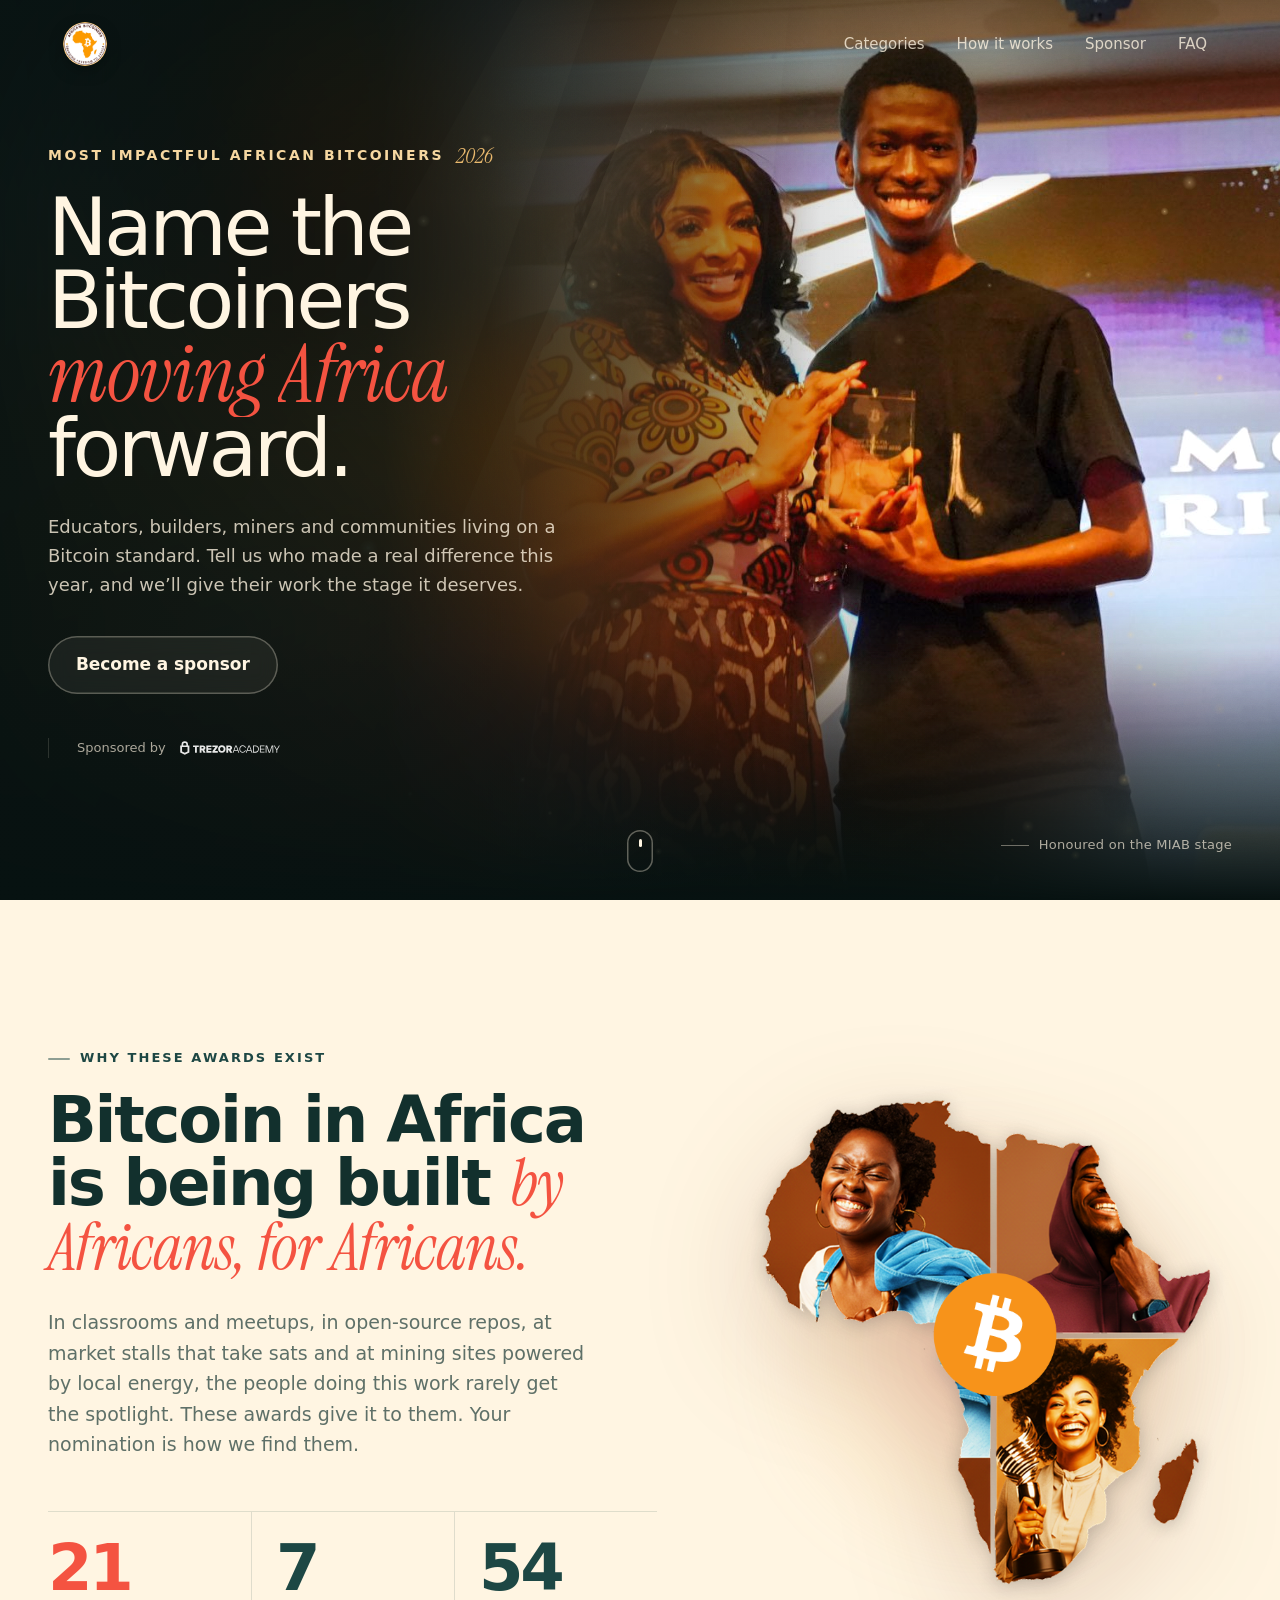
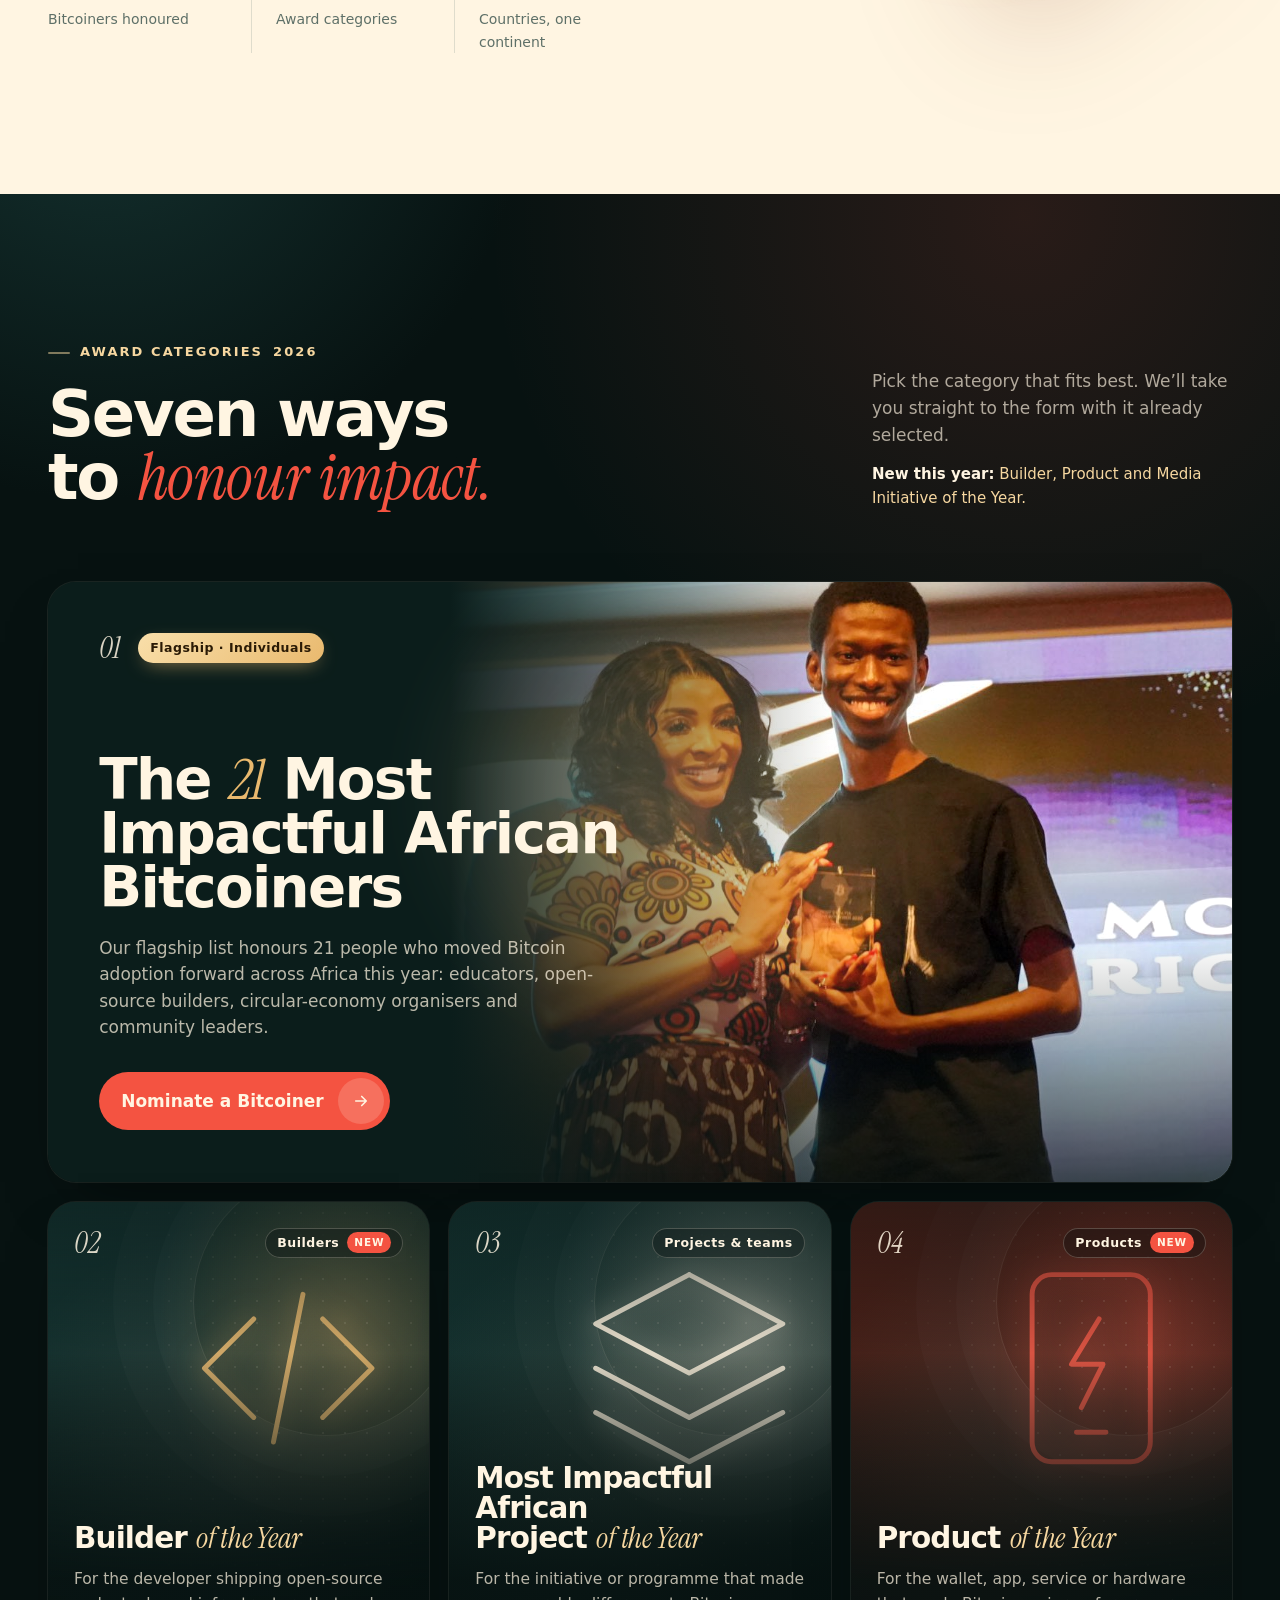
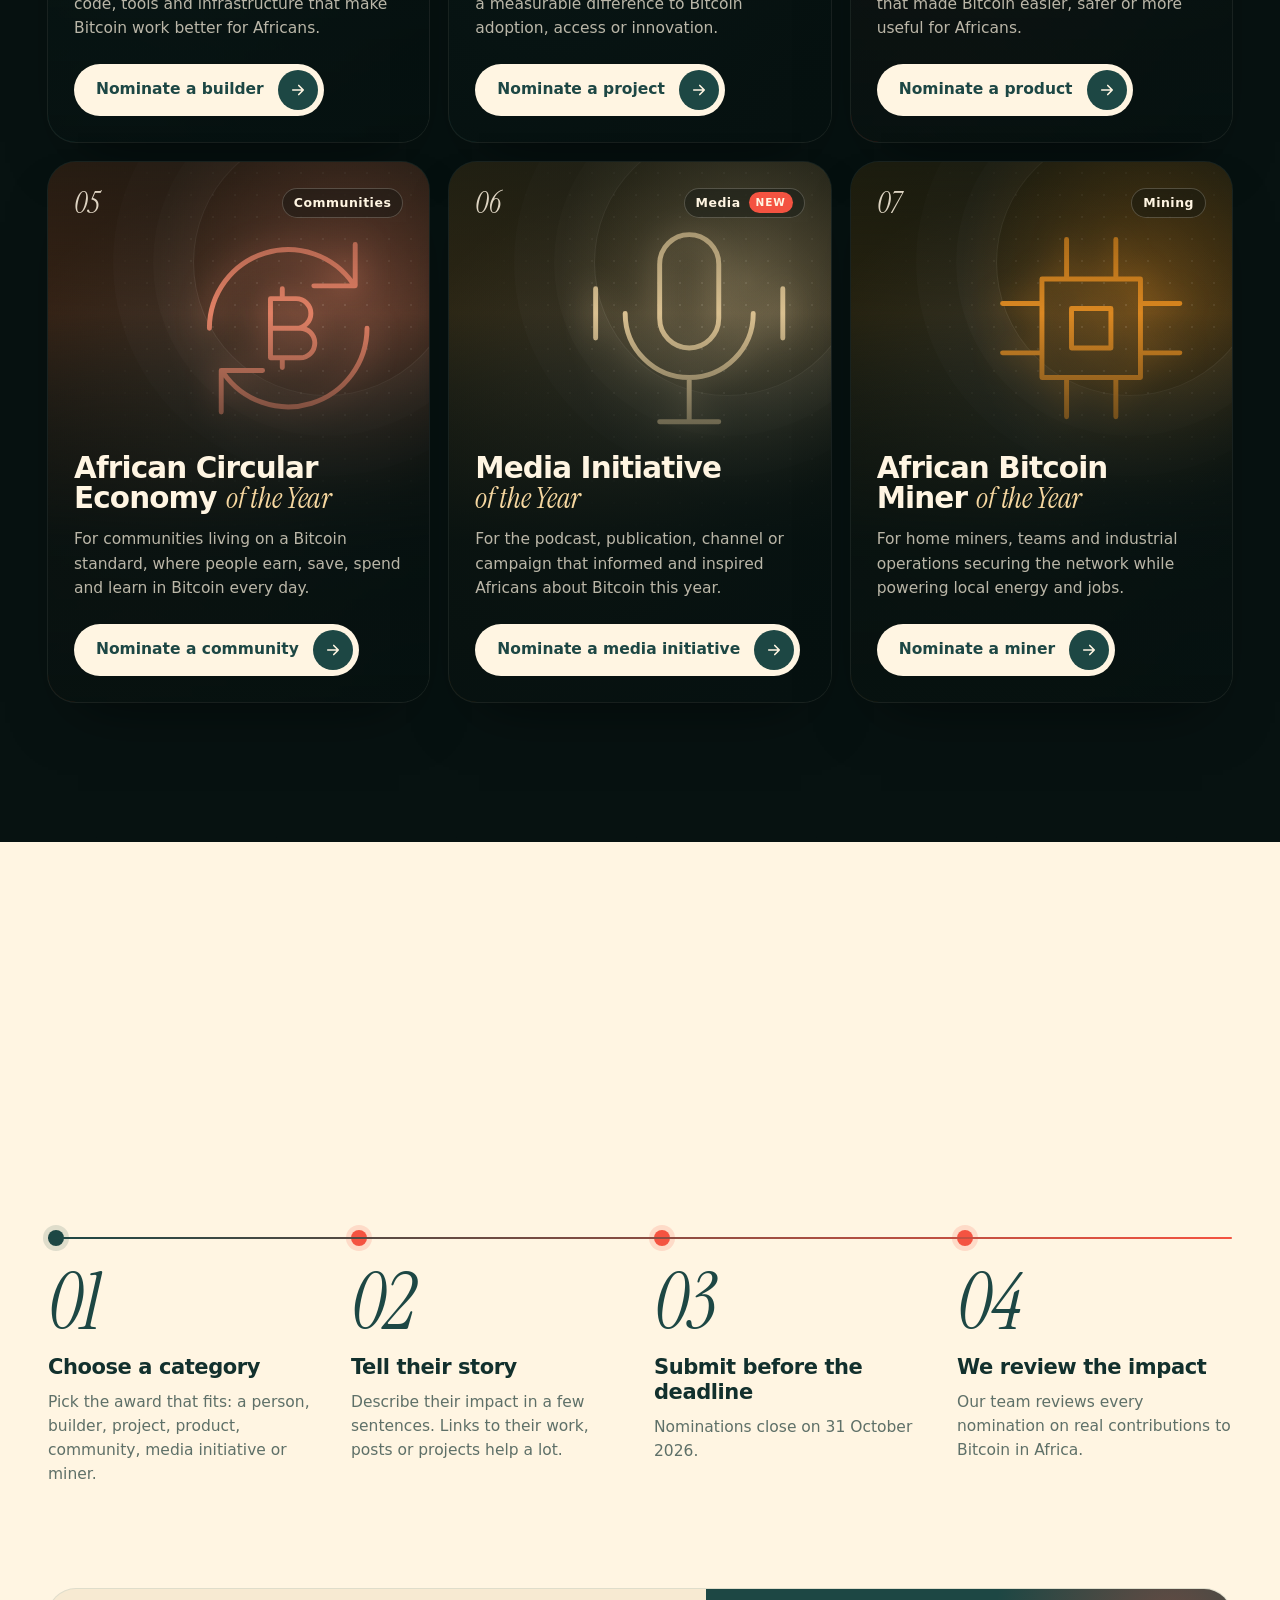
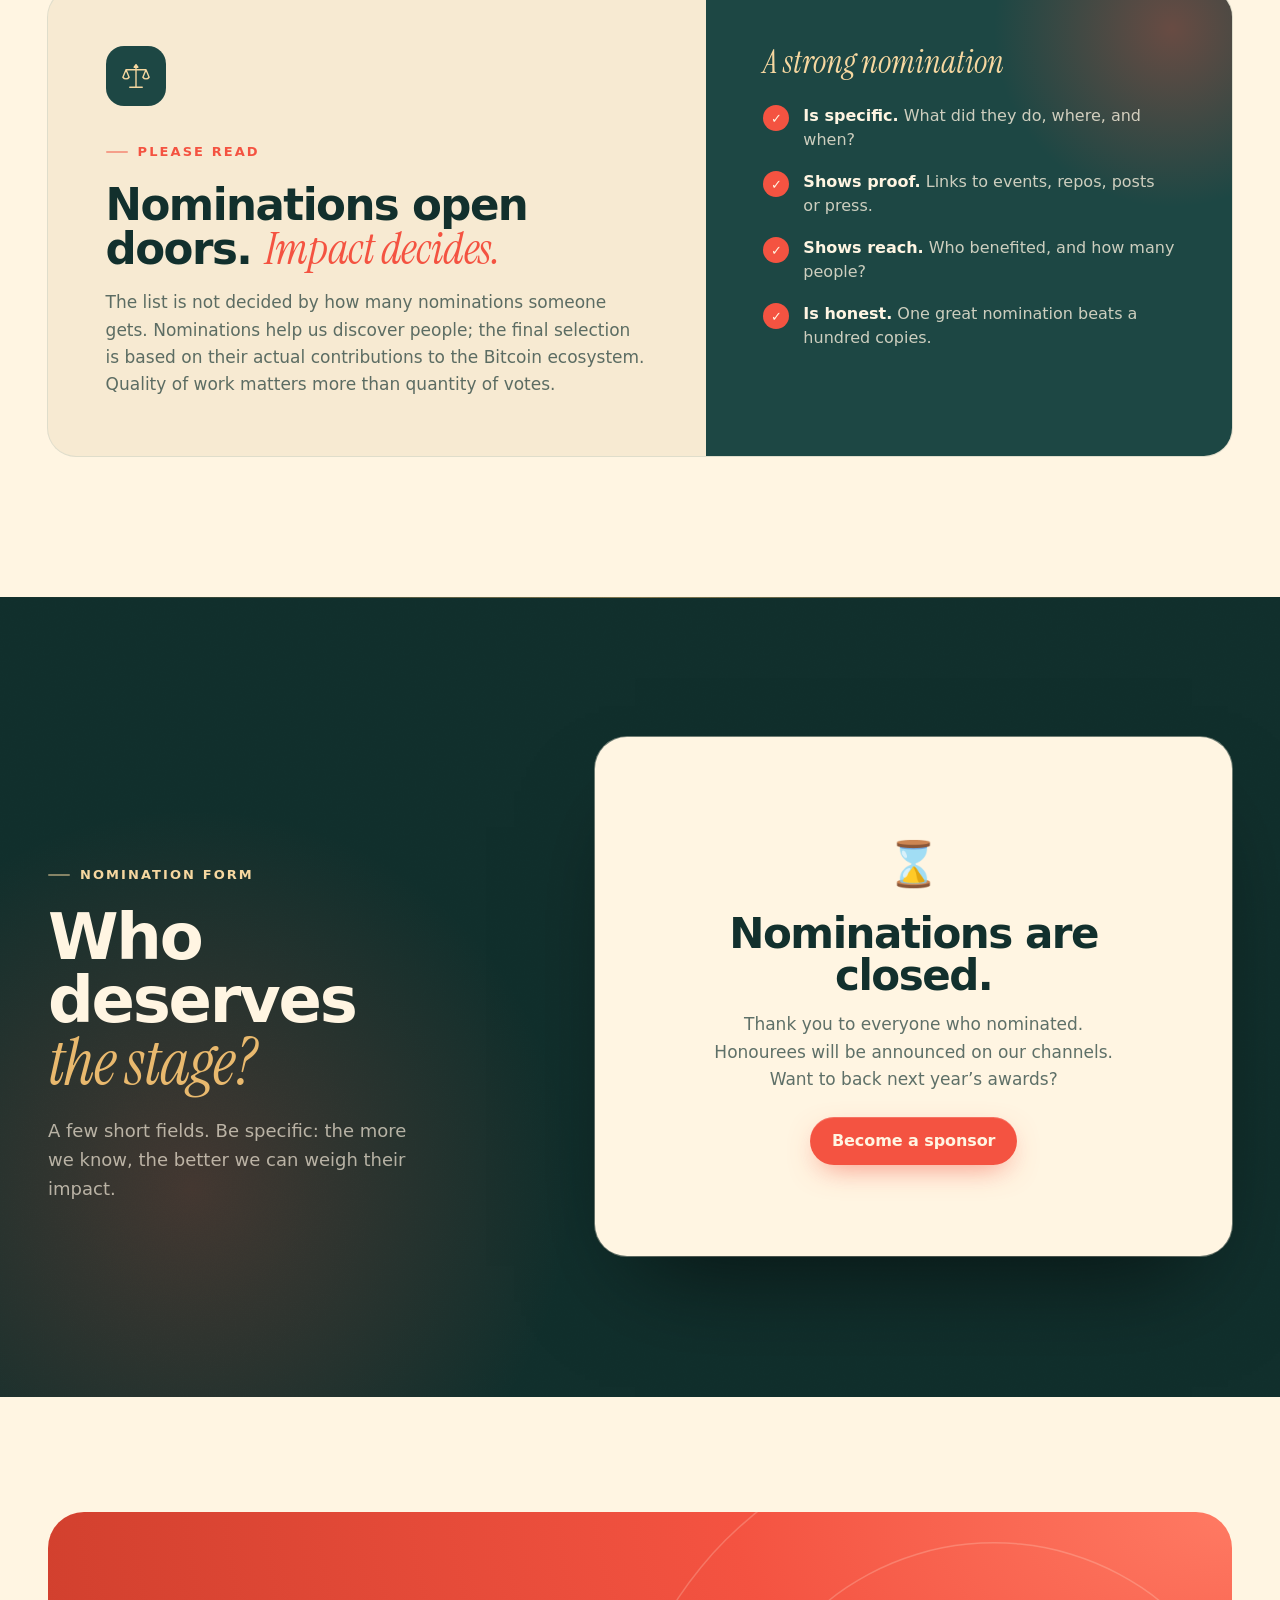
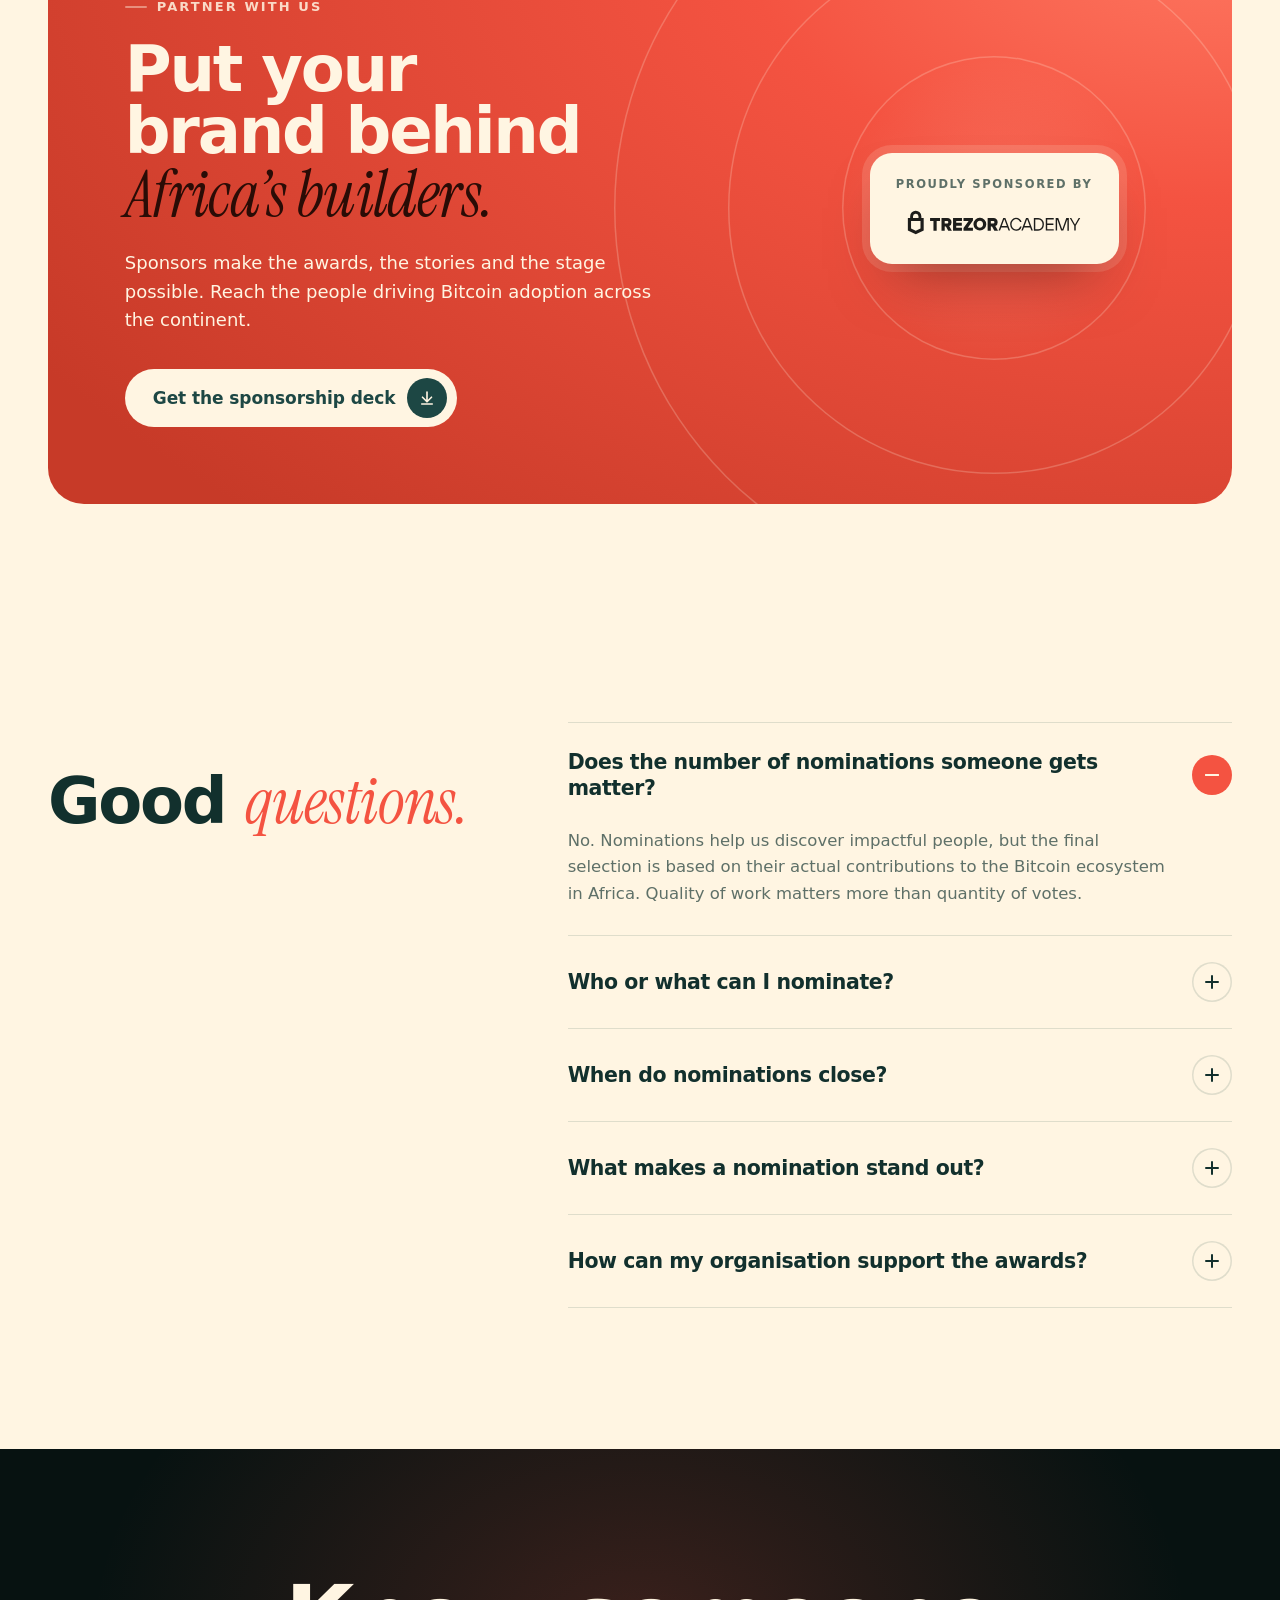
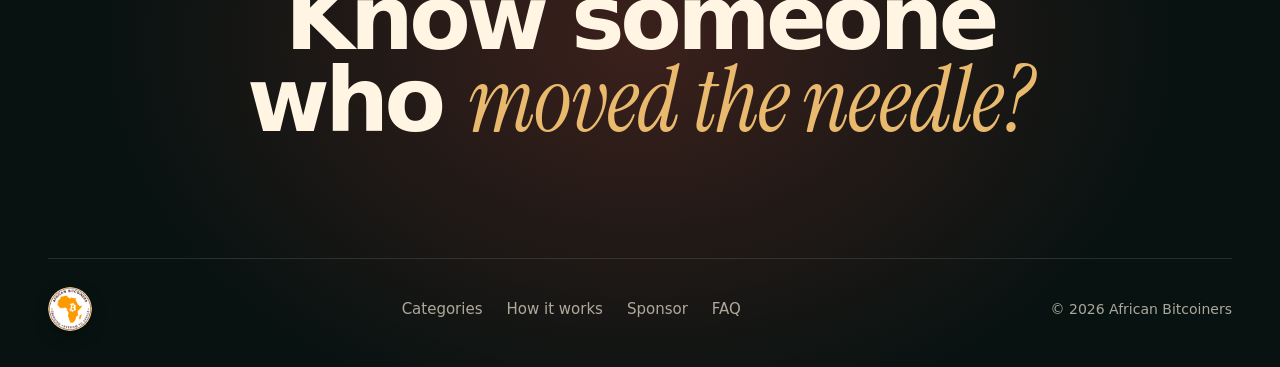
==== commit 80715b4b: "Version CSS/JS links so updates bypass browser cache Co-Authored-By: Claude Opus 5.5 <noreply@anthro" ====
--- a/index.html
+++ b/index.html
@@ -15,7 +15,7 @@
   <link rel="stylesheet" href="https://fonts.googleapis.com/css2?family=Instrument+Serif:ital@0;1&display=swap">
 
   <link rel="preload" as="image" href="assets/winner.jpg" fetchpriority="high">
-  <link rel="stylesheet" href="styles.css">
+  <link rel="stylesheet" href="styles.css?v=3">
   <script>document.documentElement.classList.add('js')</script>
 </head>
 <body>
@@ -534,6 +534,6 @@
     <span class="btn__icon" aria-hidden="true"><svg viewBox="0 0 24 24"><path d="M5 12h14M13 6l6 6-6 6"/></svg></span>
   </a>
 
-  <script src="script.js" defer></script>
+  <script src="script.js?v=3" defer></script>
 </body>
 </html>
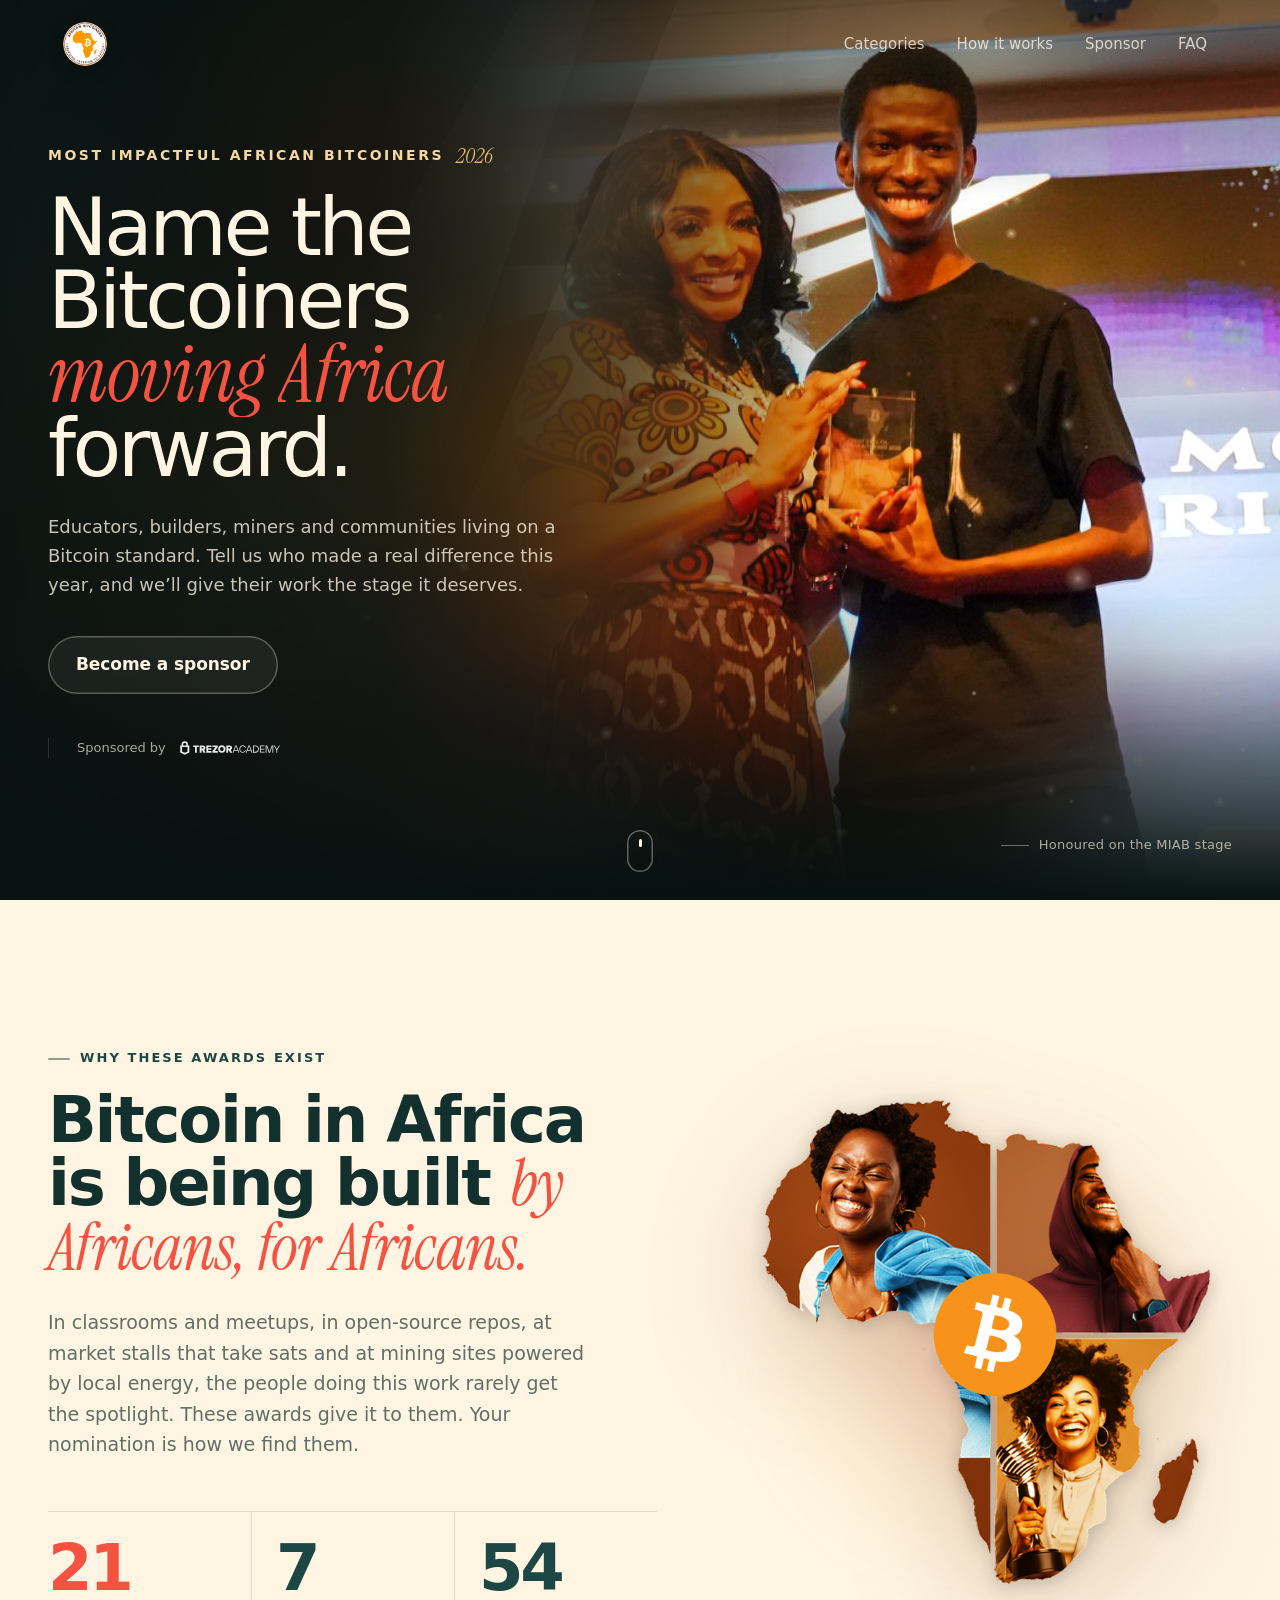
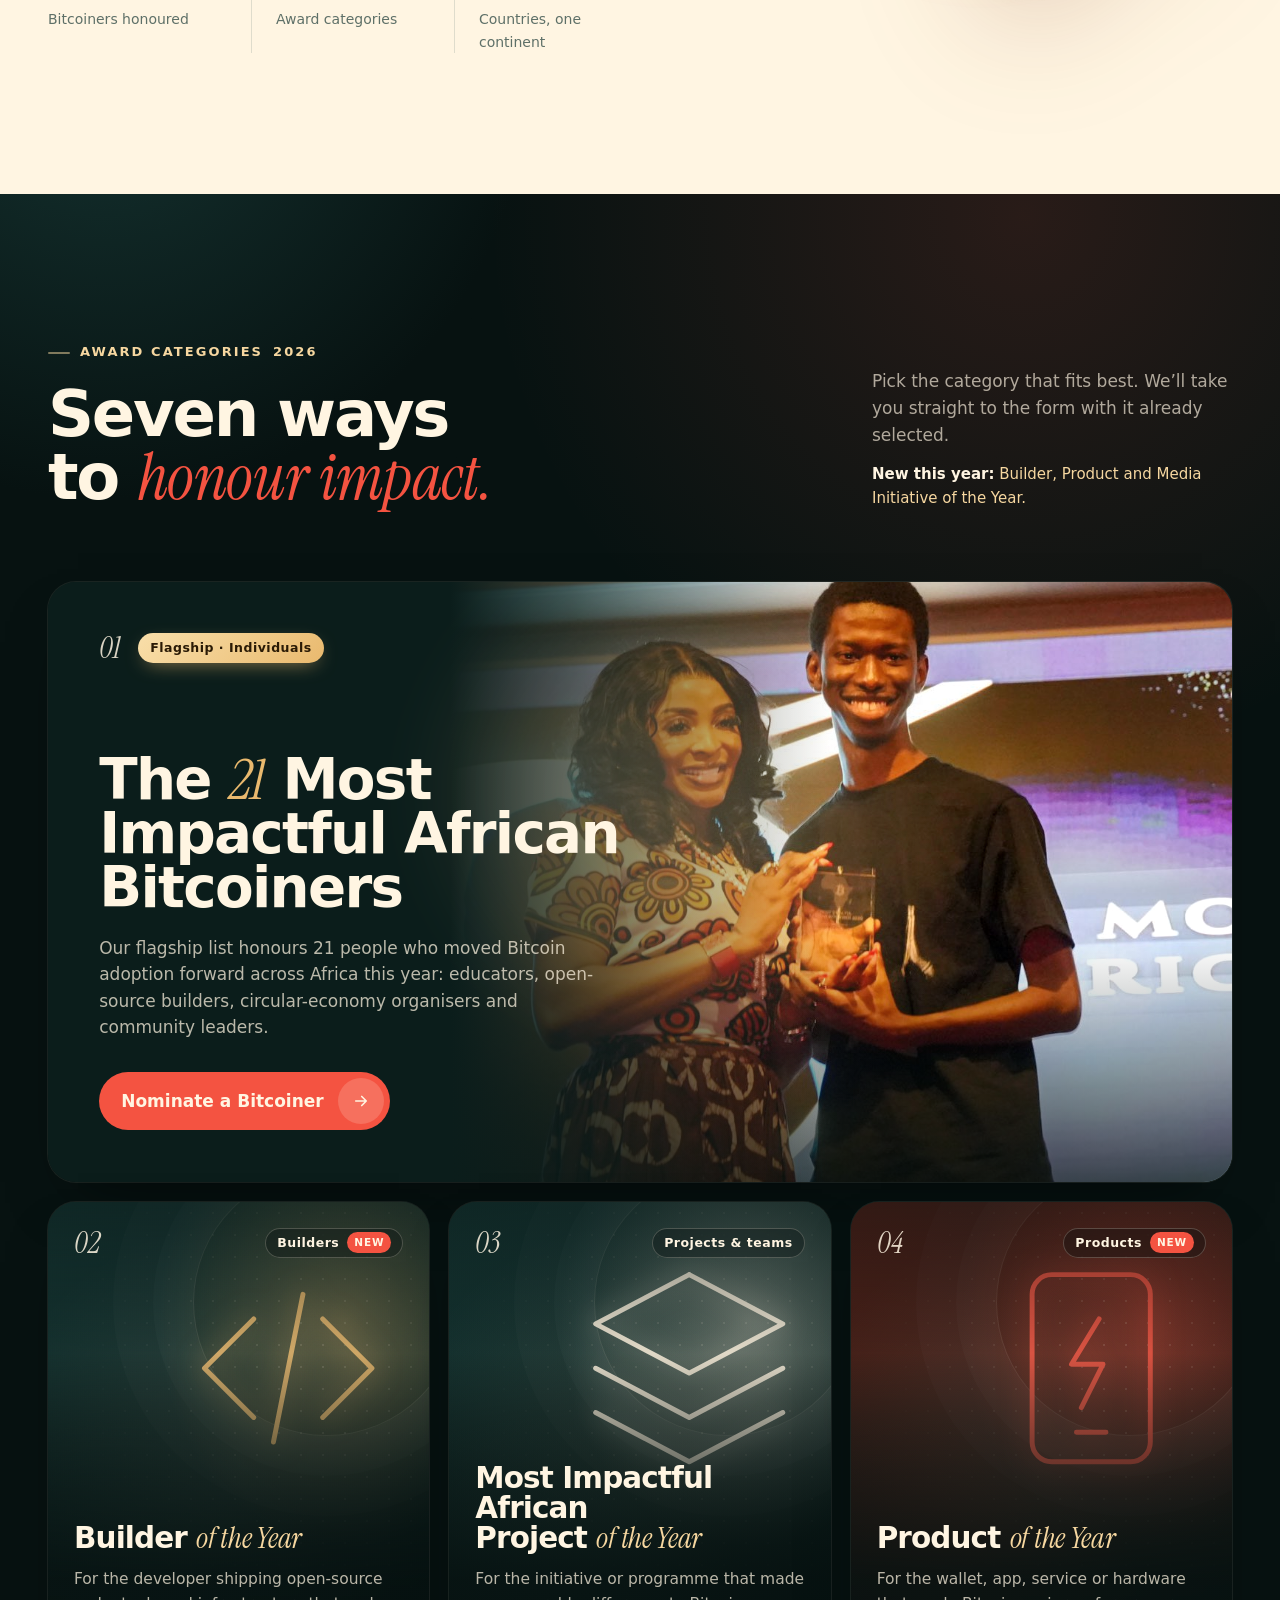
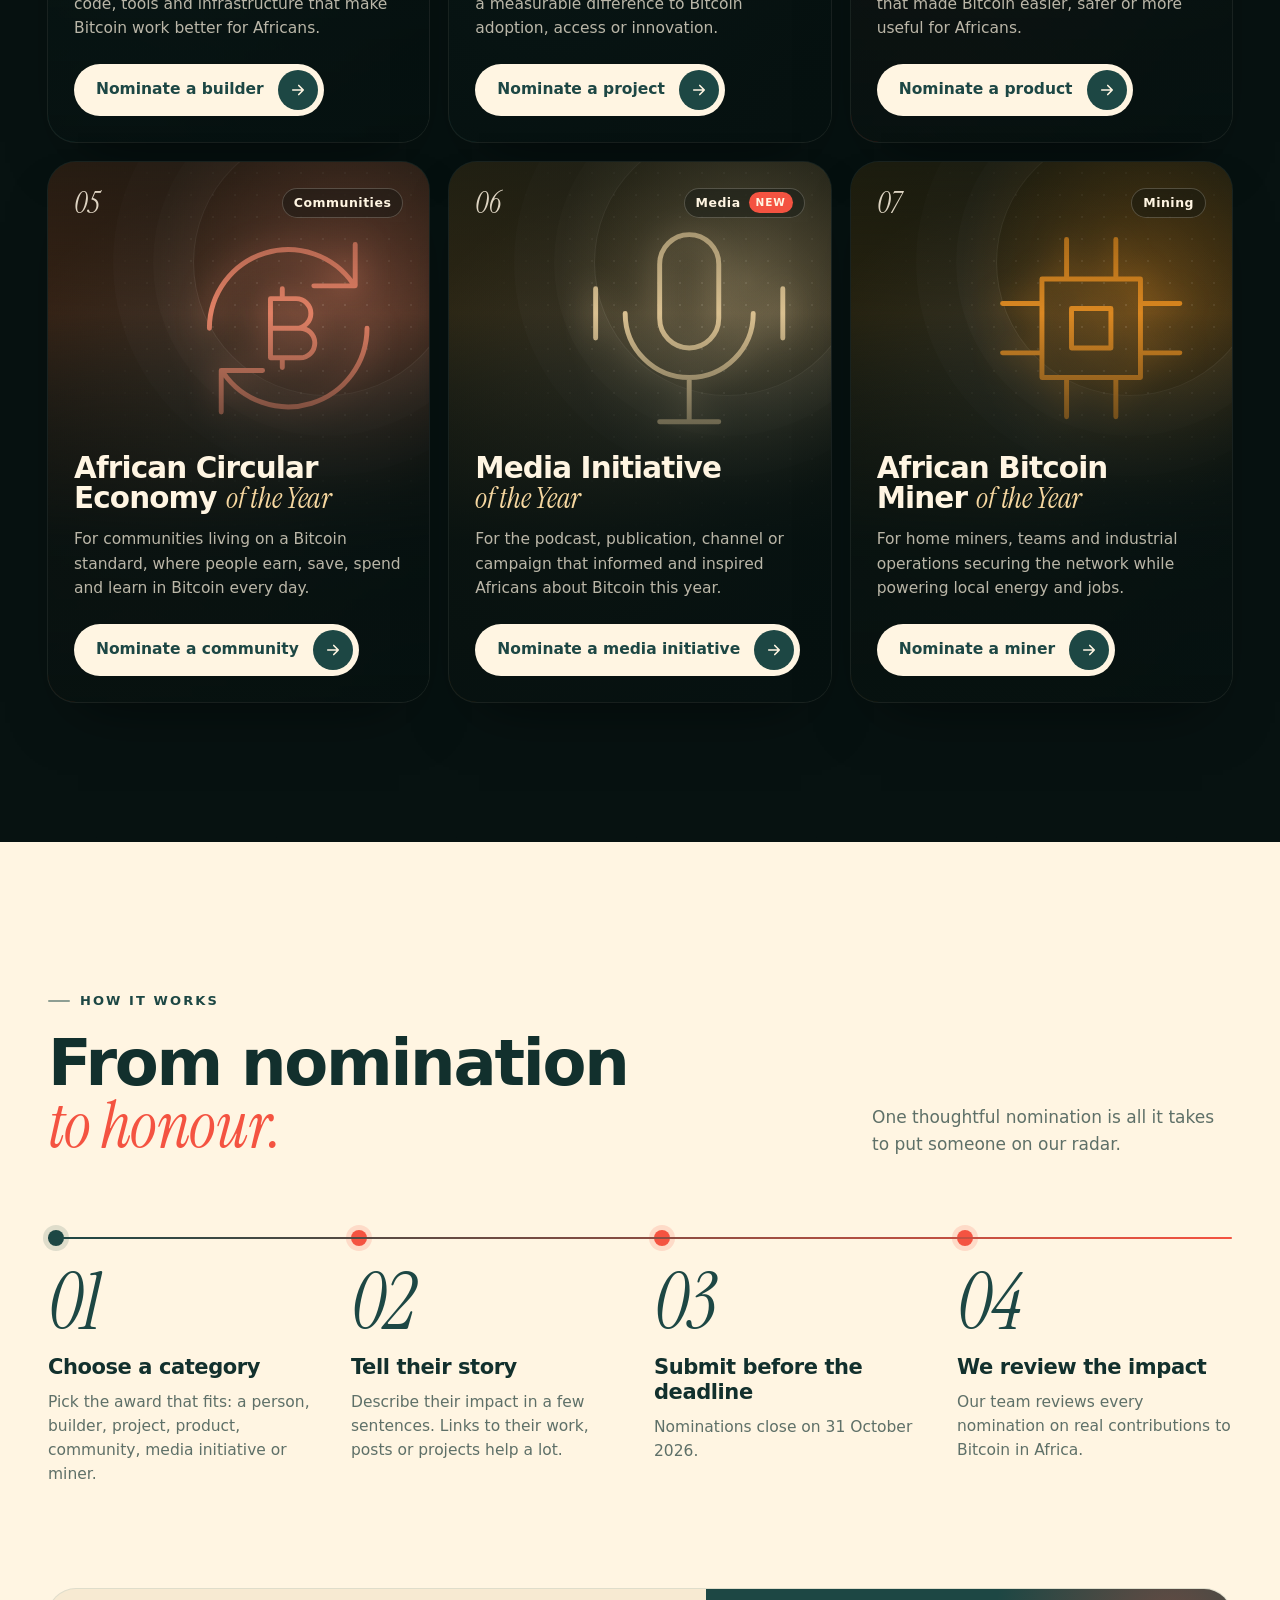
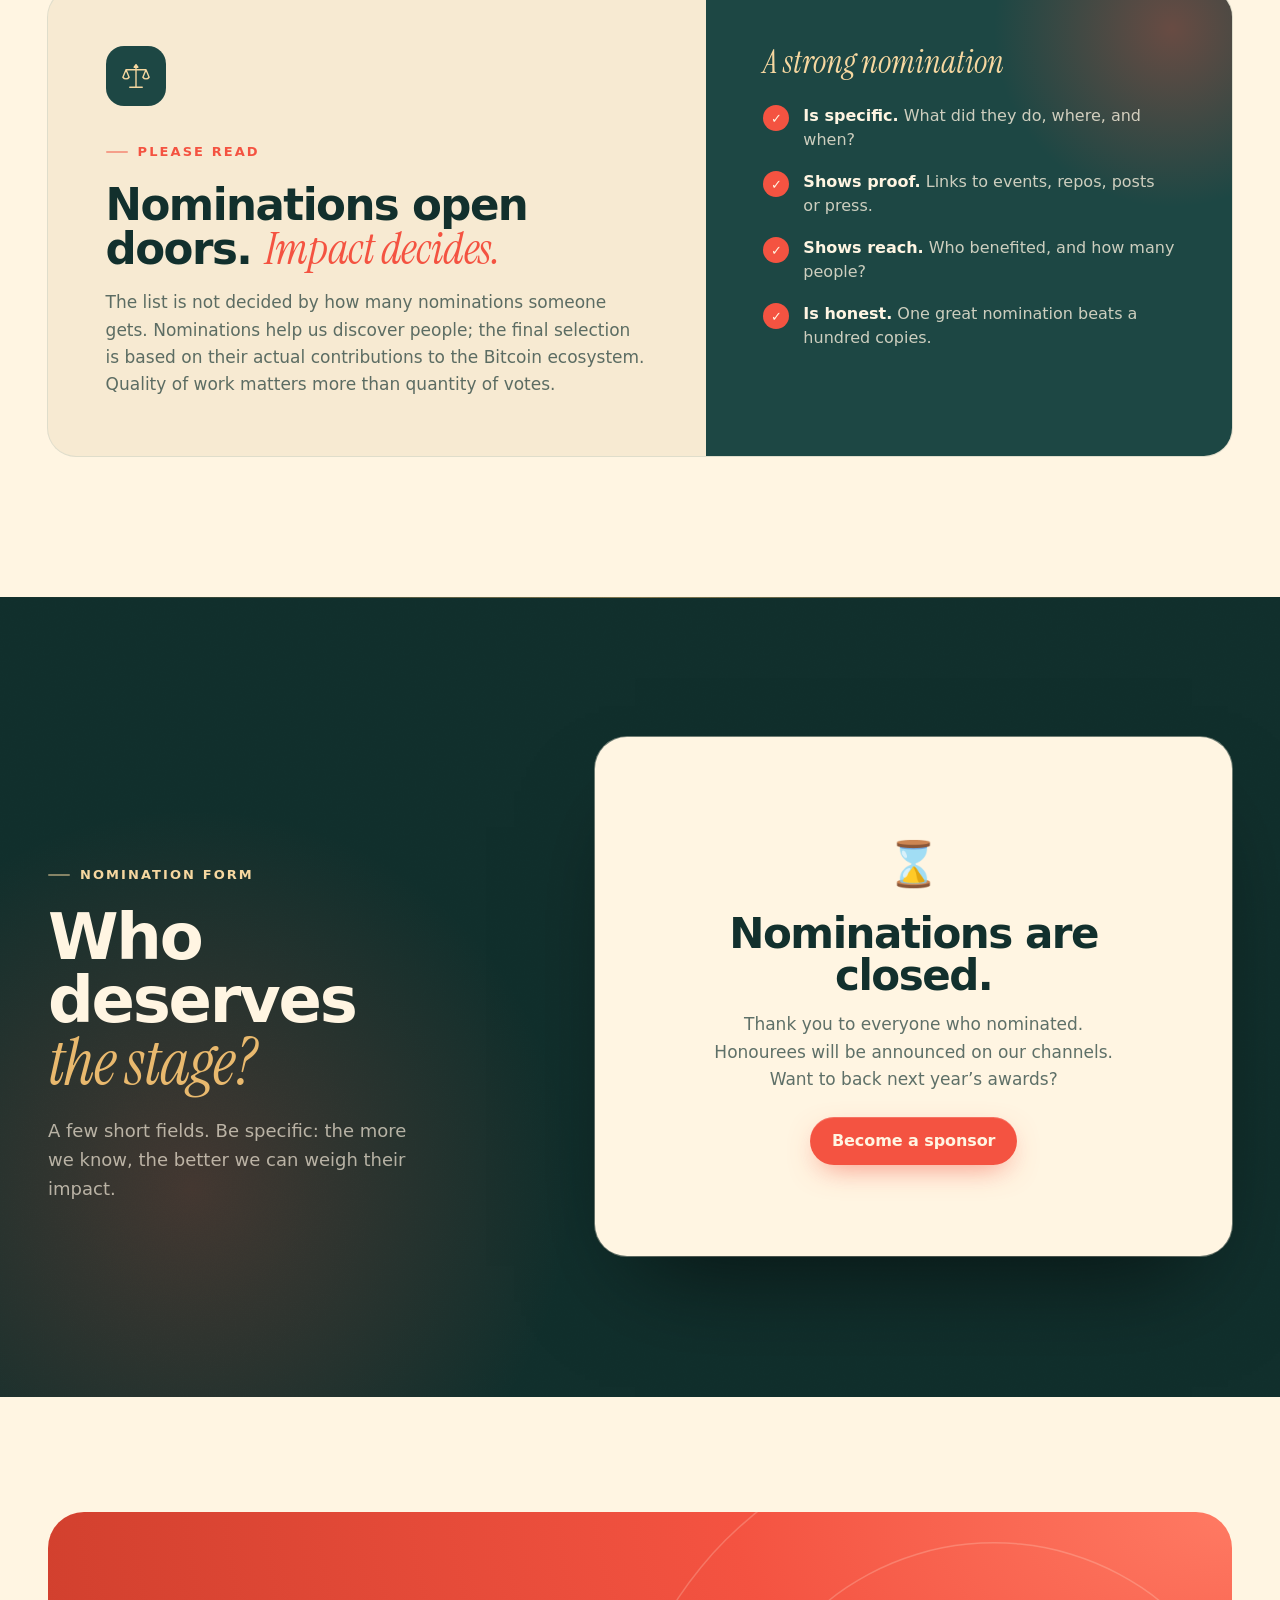
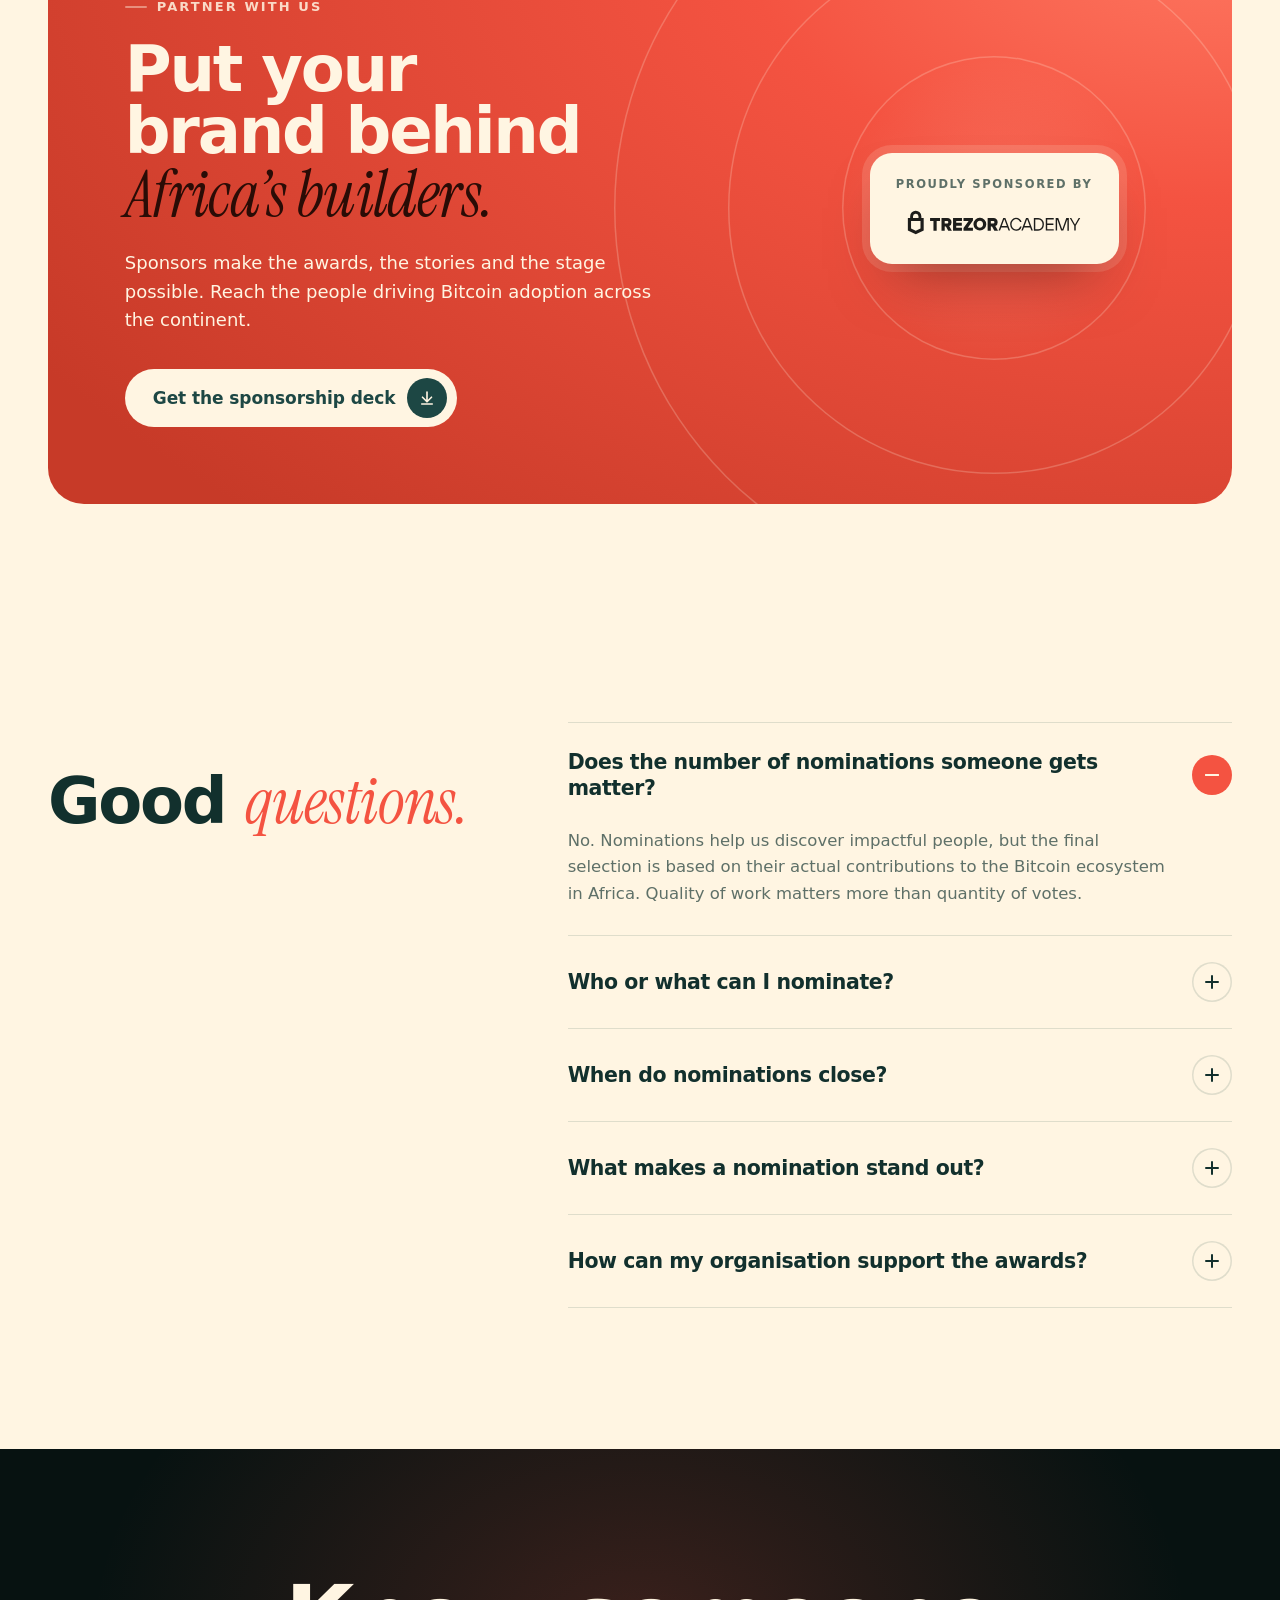
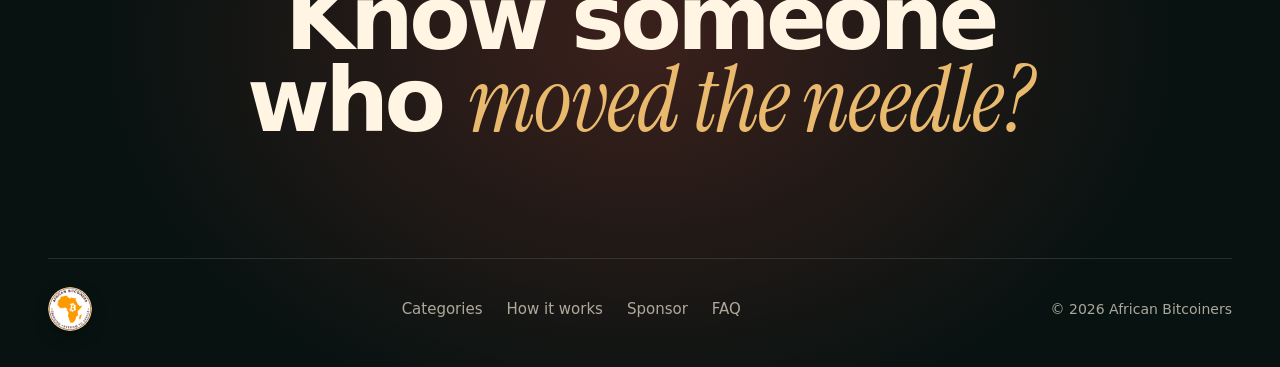
==== commit 0e8d6a1a: "Fix mobile Nominate button showing after fast scrolls Co-Authored-By: Claude Opus 5.5 <noreply@anthr" ====
--- a/index.html
+++ b/index.html
@@ -15,7 +15,7 @@
   <link rel="stylesheet" href="https://fonts.googleapis.com/css2?family=Instrument+Serif:ital@0;1&display=swap">
 
   <link rel="preload" as="image" href="assets/winner.jpg" fetchpriority="high">
-  <link rel="stylesheet" href="styles.css?v=3">
+  <link rel="stylesheet" href="styles.css?v=4">
   <script>document.documentElement.classList.add('js')</script>
 </head>
 <body>
@@ -534,6 +534,6 @@
     <span class="btn__icon" aria-hidden="true"><svg viewBox="0 0 24 24"><path d="M5 12h14M13 6l6 6-6 6"/></svg></span>
   </a>
 
-  <script src="script.js?v=3" defer></script>
+  <script src="script.js?v=4" defer></script>
 </body>
 </html>
